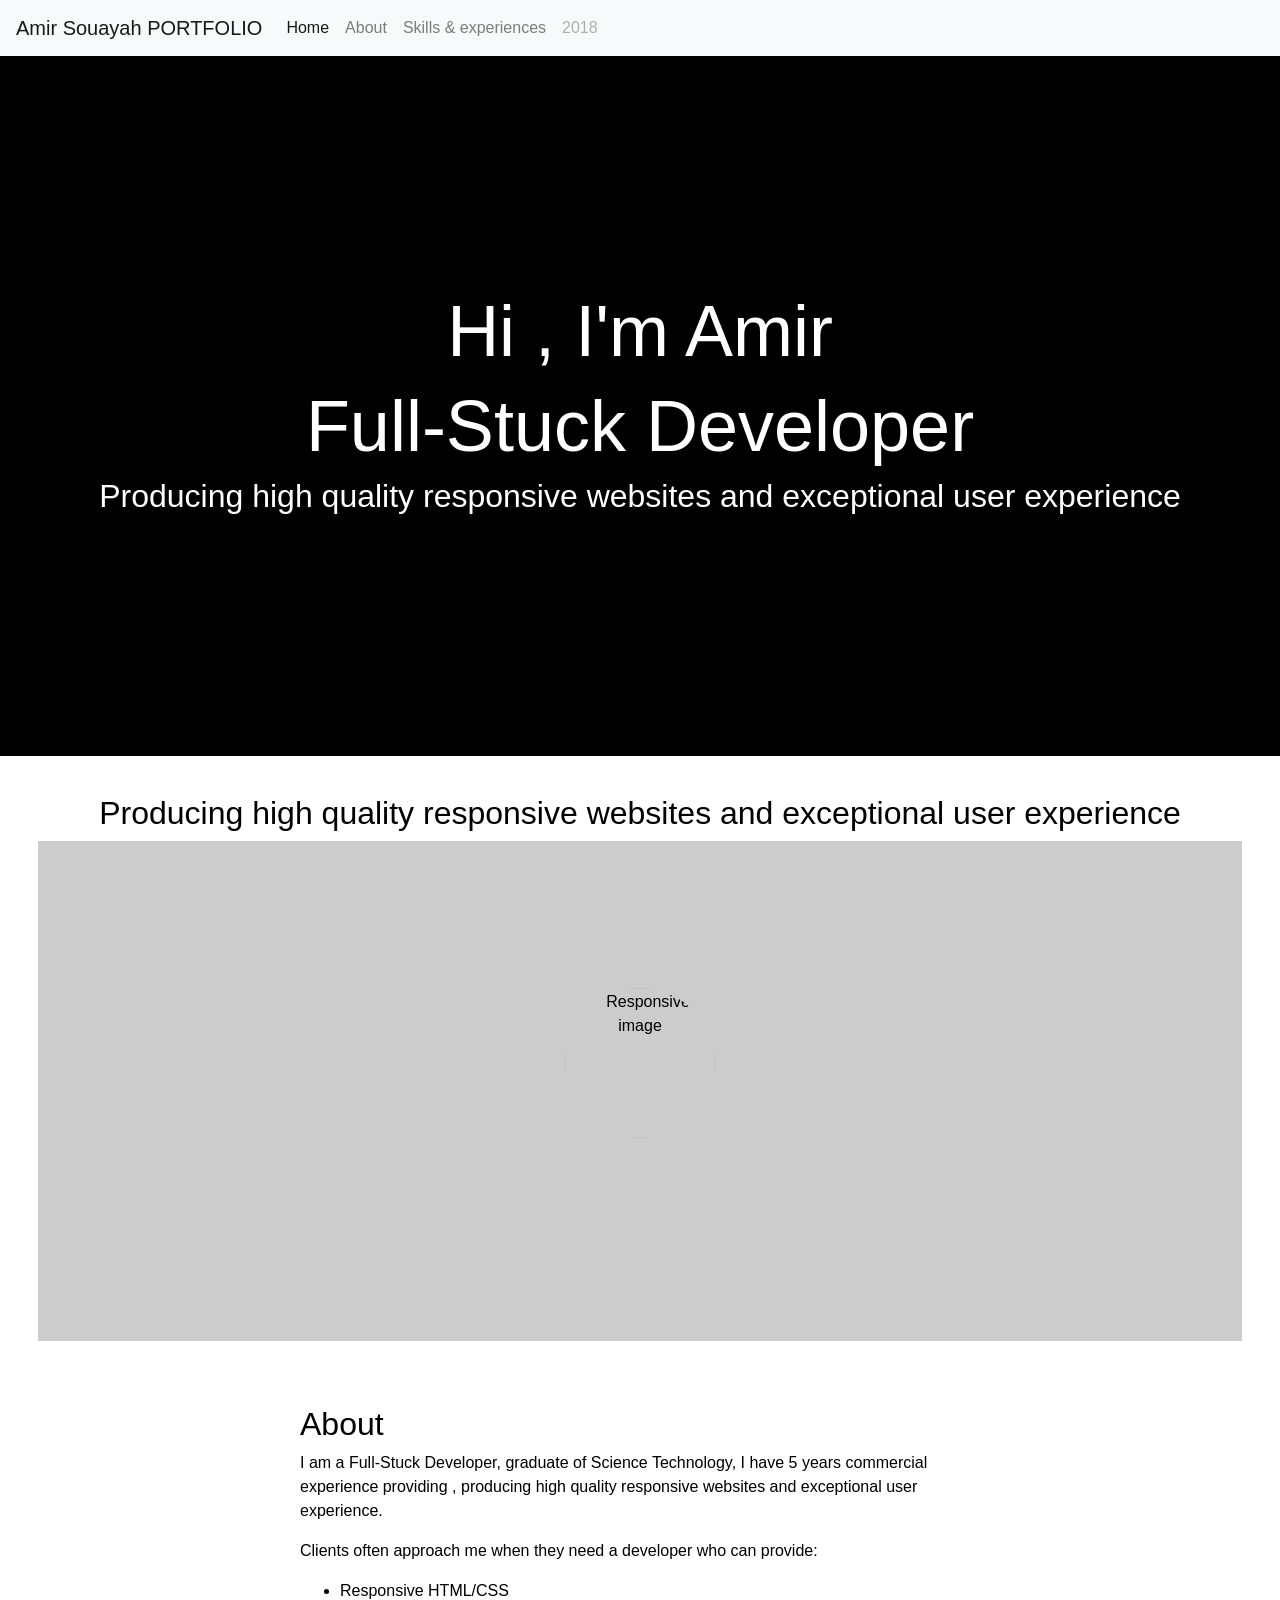
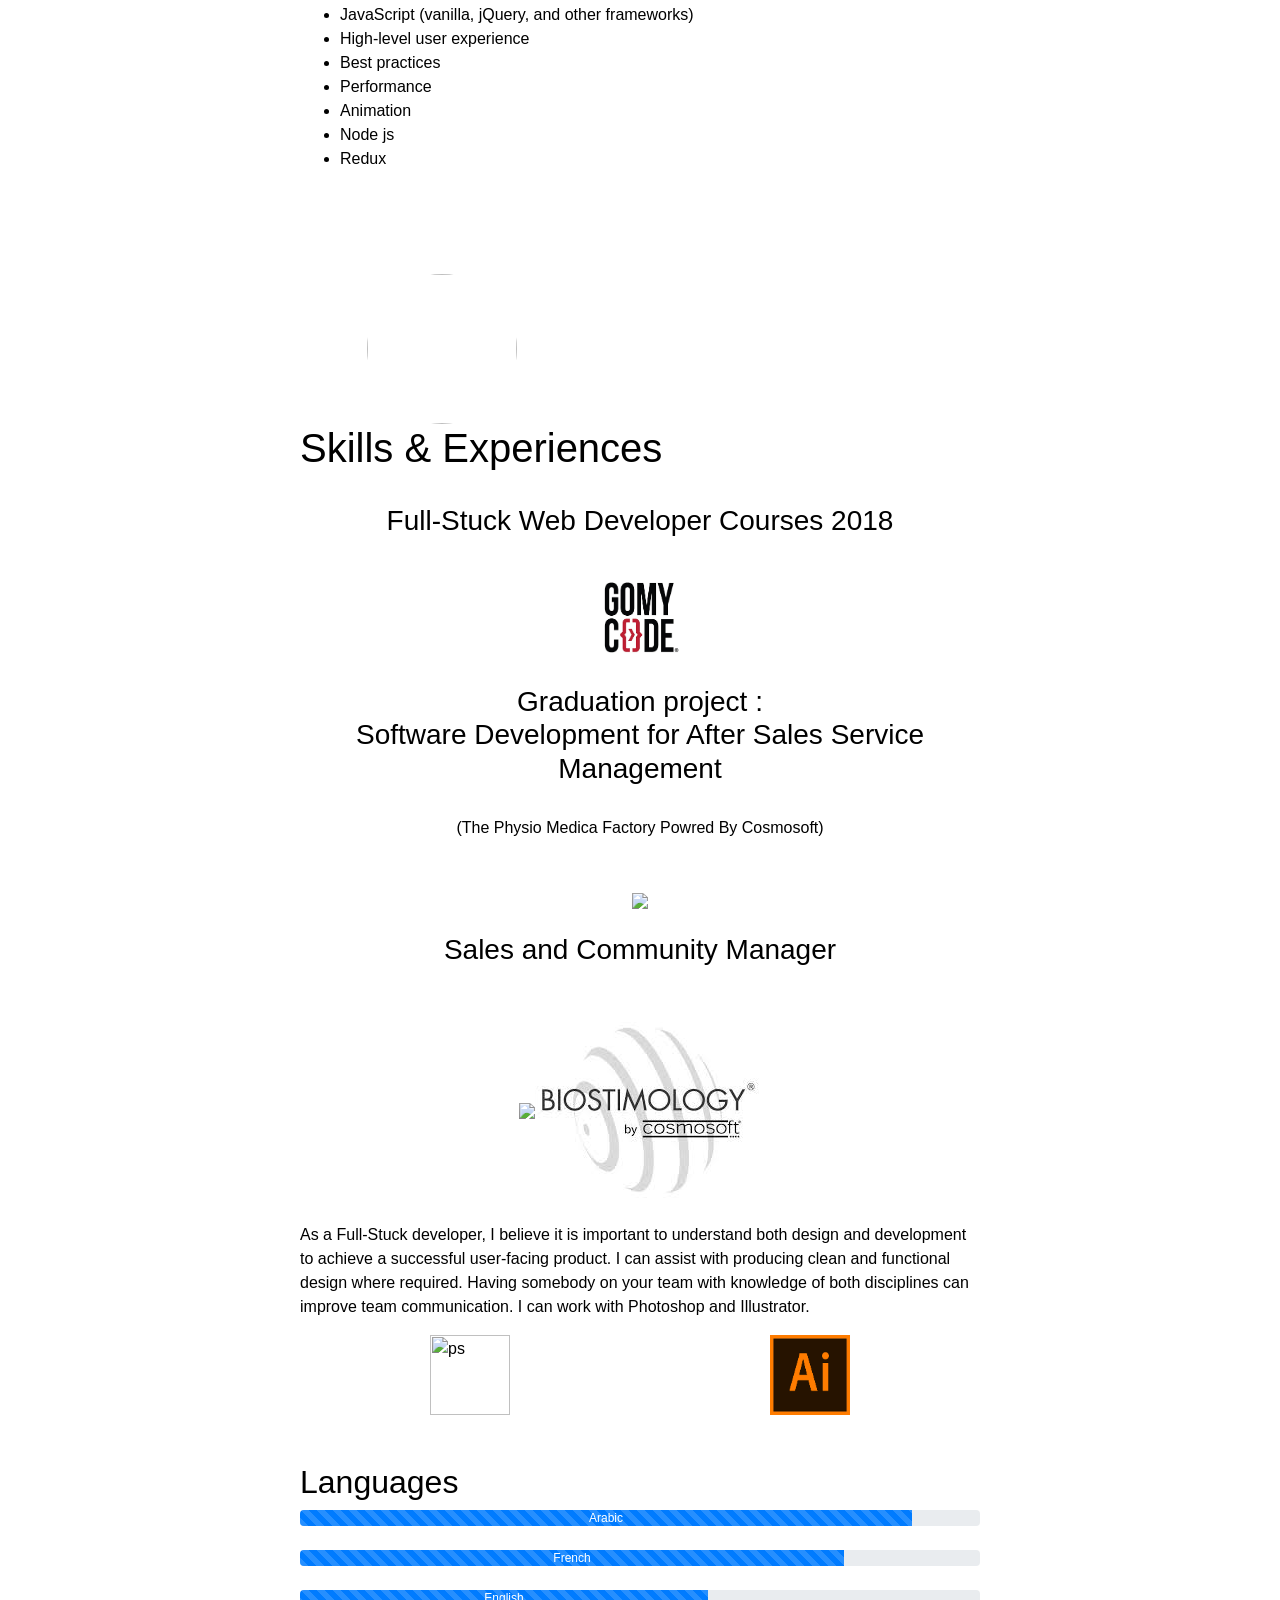
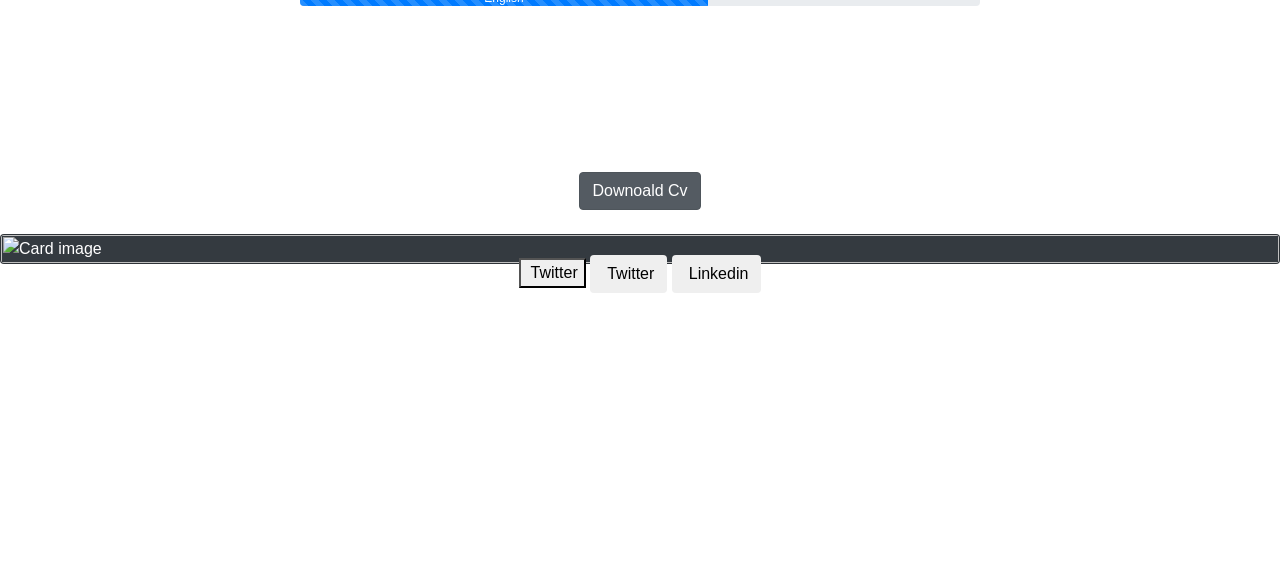
==== index.html @ 044d7ce3 "first commit" ====
<!DOCTYPE <!DOCTYPE html>
<html>
<head>
    <meta charset="utf-8" />
    <meta http-equiv="X-UA-Compatible" content="IE=edge">
    <title>PORTFOLIO</title>
    <meta name="viewport" content="width=device-width, initial-scale=1">

    <link rel="stylesheet" href="https://maxcdn.bootstrapcdn.com/bootstrap/4.0.0/css/bootstrap.min.css" integrity="sha384-Gn5384xqQ1aoWXA+058RXPxPg6fy4IWvTNh0E263XmFcJlSAwiGgFAW/dAiS6JXm" crossorigin="anonymous">
    <script src="https://code.jquery.com/jquery-3.2.1.slim.min.js" integrity="sha384-KJ3o2DKtIkvYIK3UENzmM7KCkRr/rE9/Qpg6aAZGJwFDMVNA/GpGFF93hXpG5KkN" crossorigin="anonymous"></script>
    <script src="https://cdnjs.cloudflare.com/ajax/libs/popper.js/1.12.9/umd/popper.min.js" integrity="sha384-ApNbgh9B+Y1QKtv3Rn7W3mgPxhU9K/ScQsAP7hUibX39j7fakFPskvXusvfa0b4Q" crossorigin="anonymous"></script>
    <script src="https://maxcdn.bootstrapcdn.com/bootstrap/4.0.0/js/bootstrap.min.js" integrity="sha384-JZR6Spejh4U02d8jOt6vLEHfe/JQGiRRSQQxSfFWpi1MquVdAyjUar5+76PVCmYl" crossorigin="anonymous"></script>

    <link rel="stylesheet" href="css/style.css"/>
    
</head>
<body>
    <!-- <header> -->
        <nav class="navbar navbar-expand-lg navbar-light bg-light">
            <a class="navbar-brand" href="#">Amir Souayah PORTFOLIO</a>
            <button class="navbar-toggler" type="button" data-toggle="collapse" data-target="#navbarNavAltMarkup" aria-controls="navbarNavAltMarkup" aria-expanded="false" aria-label="Toggle navigation">
              <span class="navbar-toggler-icon"></span>
            </button>
            <div class="collapse navbar-collapse" id="navbarNavAltMarkup">
              <div class="navbar-nav">
                <a class="nav-item nav-link active" href="#">Home <span class="sr-only">(current)</span></a>
                <a class="nav-item nav-link" href="#about">About</a>
                <a class="nav-item nav-link" href="#skills">Skills & experiences</a>
                <a class="nav-item nav-link disabled" href="#">2018</a>
              </div>
            </div></nav>
        <!-- </header> -->
      
            <header>
                    <div class="overlay"></div>
                    <video playsinline="playsinline" autoplay="autoplay" muted="muted" loop="loop">
                      <source src="C:\Users\HP\Desktop\GoMyCode\portfolio\web-design-video-background.mp4" type="video/mp4">
                    </video>
                    <div class="container h-100">
                      <div class="d-flex text-center h-100">
                        <div class="my-auto w-100 text-white">
                          <h1 class="display-3">Hi , I'm Amir </h1>
                          <h1 class="display-3">Full-Stuck Developer</h1>
                          <h2>Producing high quality responsive websites and exceptional user experience</h2>
                        </div>
                      </div>
                    </div>
            </header>    
      <main>              
            <div class="white">       
                <div class="intro ">
                <div class="text-intro">
                    <center><h2>Producing high quality responsive websites and exceptional user experience</h2></center>
                    <div class="hero-image">
                            <div class="title-about text-intro"><center>
                                <br><img src="https://media.licdn.com/dms/image/C5603AQG3E_4UxhDufw/profile-displayphoto-shrink_200_200/0?e=1545264000&v=beta&t=eKwrJYDneiojFDYa98-qAqy4g-Ut_lutLiNsrk2byuU" class="img-responsive" alt="Responsive image">
                            </center></div>
                     
                       
                    </div>
                    <div class="content">
                        <div id="about">
                        <h2 >About</h2>    
                        <p>I am a Full-Stuck Developer, graduate of Science Technology,
                             I have 5 years commercial experience providing ,
                              producing high quality responsive websites and exceptional user experience.</p>
                              
                              <div class="clear"></div>
                              <p>Clients often approach me when they need a developer who can provide:</p>
                              <ul>
                                  <li>Responsive HTML/CSS</li>
                                  <li>JavaScript (vanilla, jQuery, and other frameworks)</li>
                                  <li>High-level user experience</li>
                                  <li>Best practices</li>
                                  <li>Performance</li>
                                  <li>Animation</li>
                                  <li>Node js</li>
                                  <li>Redux</li>
                              </ul>
                        </div> 
                                <div class="cont2 white">
                                    <div class="col-md-5 col-md-push-7 col-sm-5 col-sm-push-7 col-xs-12">
                                    <center><img src="http://sitecodesign.ir/wp-content/uploads/2018/05/%D8%B7%D8%B1%D8%A7%D8%AD%DB%8C-%D9%88%D8%A8-%D8%B3%D8%A7%DB%8C%D8%AA-%D8%A7%DB%8C%D8%B1%D8%A7%D9%86.png" alt="" class="img-responsive lazyloading" data-was-processed="true"></center>
                                    </div>
                                </div>
                                <div class="skills">        
                                    <h1 id="skills">Skills & Experiences</h1>
                                    
                                    <div class="logos">         
                                        
                                           <div class="logo"><br><h3>Full-Stuck Web Developer Courses 2018</h3><br><center><img src="[data-uri]" width="80" height="91"></center>
                                           </div>
                                                   
                                           <div class="logo"><br><center><h3>Graduation project : 
                                               <br>Software Development for After Sales Service Management</h3>
                                           <br><h6>(The Physio Medica Factory Powred By Cosmosoft)</h6><br><br><img src="https://store.cosmosoft.biz/skin/frontend/cosmoweb/default/images/logo.png"></center></div>
                                           <div class="logo"><br><h3>Sales and Community Manager </h3><br>
                                                <center><img src="https://wino.tn/wp-content/uploads/2015/11/Logo-Be-Slim-200x175.jpg"><img src="[data-uri]"></center>
                                                </div>
                                                
                                                   
                                                                  <p>As a Full-Stuck developer, I believe it is important to understand both design and development to achieve a successful 
                                                                        user-facing product. I can assist with producing clean and functional design where required. Having somebody on your team with knowledge of both disciplines can improve team communication. 
                                                                        I can work with Photoshop and Illustrator.</p> 
                                                                        <div class="log">
                                                                            <img src="https://upload.wikimedia.org/wikipedia/commons/thumb/a/af/Adobe_Photoshop_CC_icon.svg/1051px-Adobe_Photoshop_CC_icon.svg.png" alt="ps" width="80" height="80" class="alignnone size-full wp-image-3260">
                                                                        </div>
                                                                        <div class="log">
                                                                            <img src="[data-uri]" alt="Illustrator" width="80" height="80" class="alignnone size-full wp-image-3260">
                                                                        </div> 
                                    </div>  
                                </div> 
                                <br><br>
                                <h2>Languages</h2>
                                <div class="progress">
                                        <div class="progress-bar progress-bar-success progress-bar-striped" role="progressbar"
                                        aria-valuenow="90" aria-valuemin="0" aria-valuemax="100" style="width:90%">
                                          Arabic
                                        </div>
                                      </div><br>

                                      <div class="progress">
                                            <div class="progress-bar progress-bar-success progress-bar-striped" role="progressbar"
                                            aria-valuenow="60" aria-valuemin="0" aria-valuemax="100" style="width:80%">
                                              French
                                            </div>
                                          </div><br>
                                          <div class="progress">
                                                <div class="progress-bar progress-bar-success progress-bar-striped" role="progressbar"
                                                aria-valuenow="60" aria-valuemin="0" aria-valuemax="100" style="width:60%">
                                                  English
                                                </div>
                                              </div>     

                    </div>
                </div>   
            </div>
               
                             

                        
            </div>
                        
                    
            </div> 
                    
                
            
    </main> 
    <footer>
            <center><div class="btn-group-toggle" data-toggle="buttons">
                    <label class="btn btn-secondary active">
                      <input type="checkbox" checked autocomplete="off"> Downoald Cv
                    </label>
                  </div> </center><br>
            <div class="card bg-dark text-white">
                    <img class="card-img" src="https://images.pexels.com/photos/884454/pexels-photo-884454.jpeg?auto=compress&cs=tinysrgb&dpr=2&h=650&w=940" alt="Card image">
                    <div class="card-img-overlay">
                            <center>
                            <button type="button" class="btn-facebook btn-tw"><i class="fa fa-twitter pr-1"></i> Twitter</button>    
                            <button type="button" class="btn btn-tw"><i class="fa fa-twitter pr-1"></i> Twitter</button>
                            <button type="button" class="btn btn-li"><i class="fa fa-linkedin pr-1"></i> Linkedin</button>
                            <a href="#" class="fa fa-facebook"></a>
                            </center>
                    </div>
                            
                  </div>
                       
    
    </footer>   
</body>

</html>
---- css/style.css ----
/* .black{
    height: 600px;
    background-color: black;

} */
.card-img{
    opacity:1;
}
.white{
    
    background-color: white;
    color: black;
}
.img-responsive{
    /* opacity: 0.7; */
    border-radius: 100px;
}
body{
    color:white;
    background: white;

}
.cont2{
    display: flex;
    flex-wrap: wrap;
    flex-direction: row;
    align-items: center;
    width: 100%;
}
.logos{
    display: flex;
    flex-wrap: wrap;
    flex-direction: row;
    justify-content: space-around;
    width: 100%;
}
.logo{
    display: block;
}

.about{
    background-image: url("https://images.pexels.com/photos/574069/pexels-photo-574069.jpeg?auto=compress&cs=tinysrgb&dpr=2&h=650&w=940"); /* The image used */
    background-color: #a73ffcbe; /* Used if the image is unavailable */
    height: 500px; /* You must set a specified height */
    background-position: center; /* Center the image */
    background-repeat: no-repeat; /* Do not repeat the image */
    background-size: cover; /* Resize the background image to cover the entire container */
    width: 100%;
    
}
.hero-image {
    background-image: url("https://images.pexels.com/photos/205316/pexels-photo-205316.png?auto=compress&cs=tinysrgb&dpr=2&h=650&w=940"); /* The image used */
    background-color: #cccccc; /* Used if the image is unavailable */
    height: 500px; /* You must set a specified height */
    background-position: center; /* Center the image */
    background-repeat: no-repeat; /* Do not repeat the image */
    background-size: cover; /* Resize the background image to cover the entire container */
    opacity:1;
}

 /* .intro {
    position: relative;
    box-sizing: border-box;
    width: 100%;
    padding: 40px 20px 30px 20px;
    background: #2098D1;
    color: white;
    text-align: center;
    height: 600px;
}  */

header {
    position: relative;
    background-color: black;
    height: 75vh;
    min-height: 25rem;
    width: 100%;
    overflow: hidden;
    height: 700px;
  }
  
  header video {
    position: absolute;
    top: 50%;
    left: 50%;
    min-width: 100%;
    min-height: 100%;
    width: auto;
    height: auto;
    z-index: 0;
    -ms-transform: translateX(-50%) translateY(-50%);
    -moz-transform: translateX(-50%) translateY(-50%);
    -webkit-transform: translateX(-50%) translateY(-50%);
    transform: translateX(-50%) translateY(-50%);
  }
  header .container {
    position: relative;
    z-index: 2;
  }
  
  header .overlay {
    position: absolute;
    top: 0;
    left: 0;
    height: 100%;
    width: 100%;
    background-color: black;
    opacity: 0.5;
    z-index: 1;
  }
footer{
    height: 400px;
    overflow: hidden;
}
  
.content {
    box-sizing: border-box;
    width: 100%;
    margin-top: 4em;
    margin-left: auto;
    margin-right: auto;
    padding-left: 1.25em;
    padding-right: 1.25em;
    padding-bottom: 8em;
    max-width: 720px;} 
/* .container-fluid{
    height: 2000px;
} */
.carousel{
    height: 50%;
}
.text-intro{
    padding: 3%;
}
.contact{
    color: black;
    background-color: #cccccc;
}

@media (pointer: coarse) and (hover: none) {
    header {
      background: url('https://source.unsplash.com/XT5OInaElMw/1600x900') black no-repeat center center scroll;
    }
    header video {
      display: none;
    }
  }
  @media (max-width: 1300px){
    .img-responsive{
        margin-top: 87px;
        height: 150px;
    } }
    @media (max-width: 1000px){
        .img-responsive{
            height: 100px;
            margin-top: 100px;
        
        } }
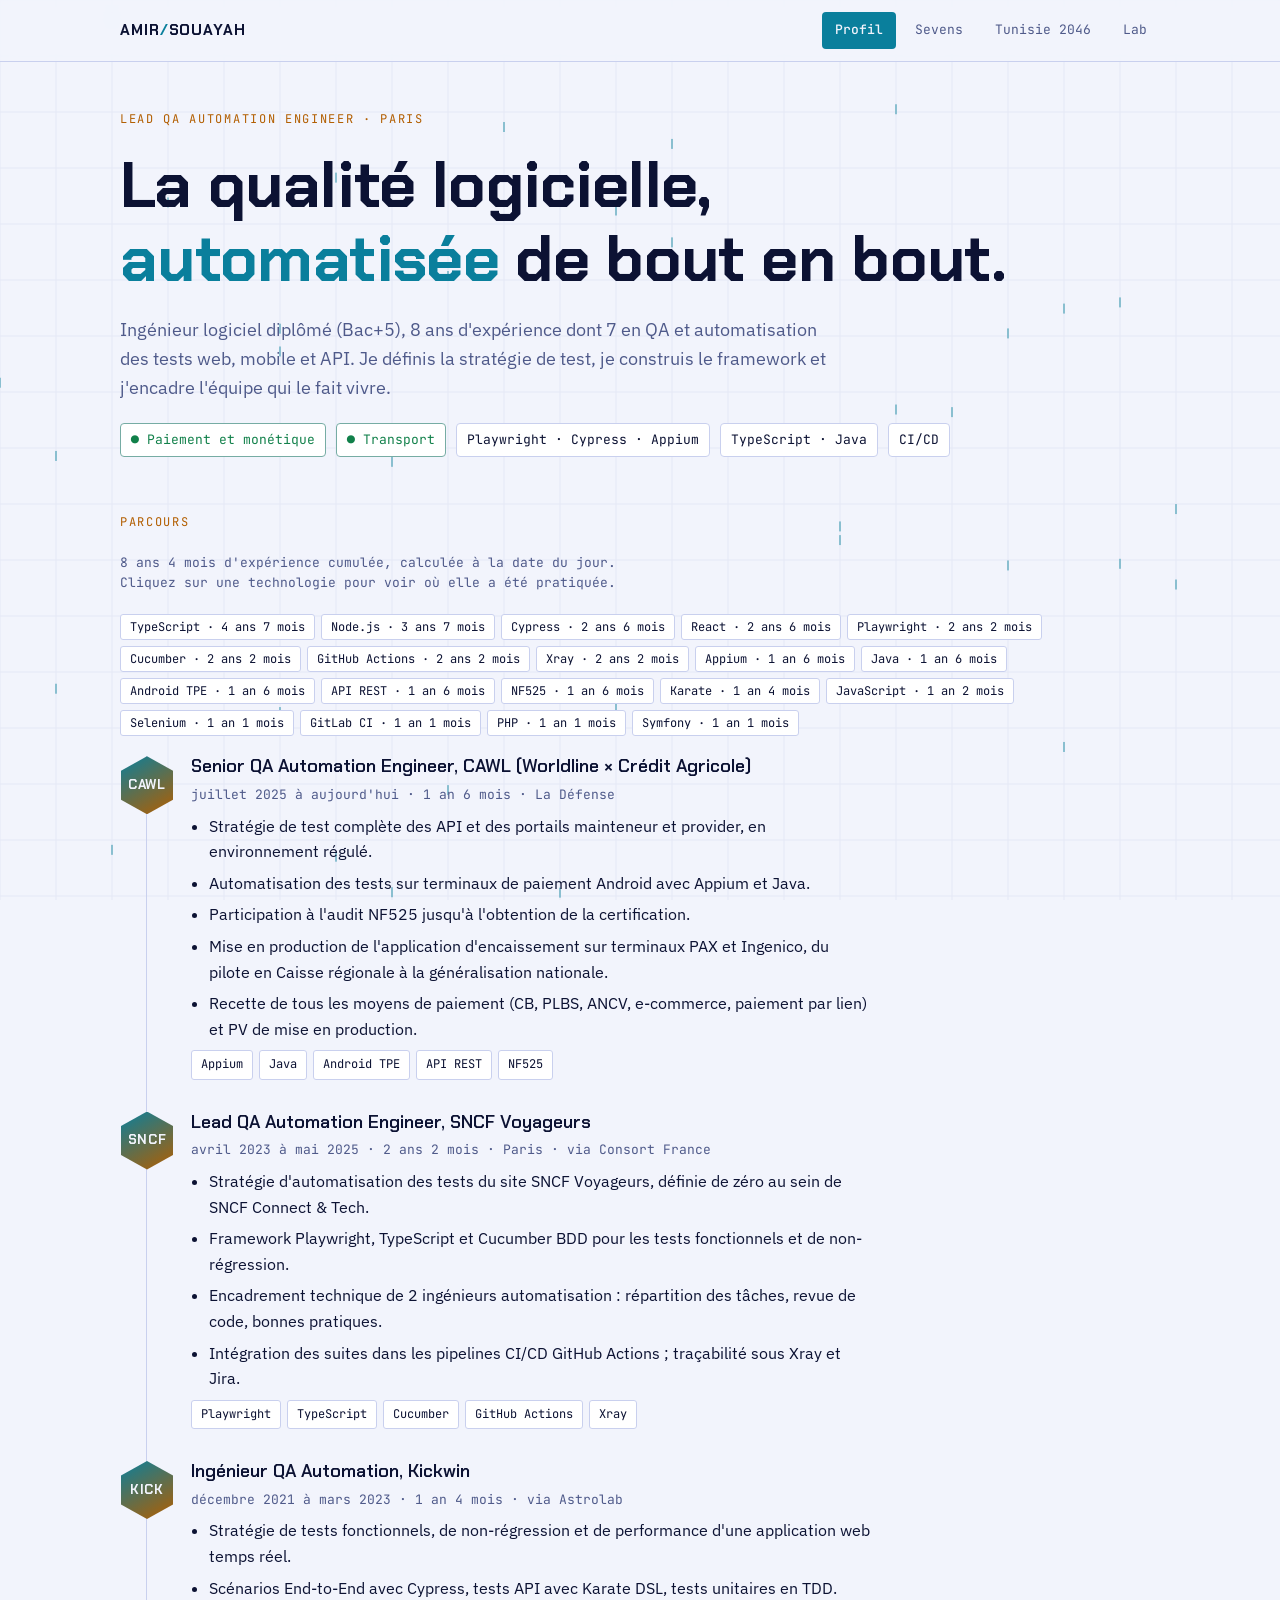
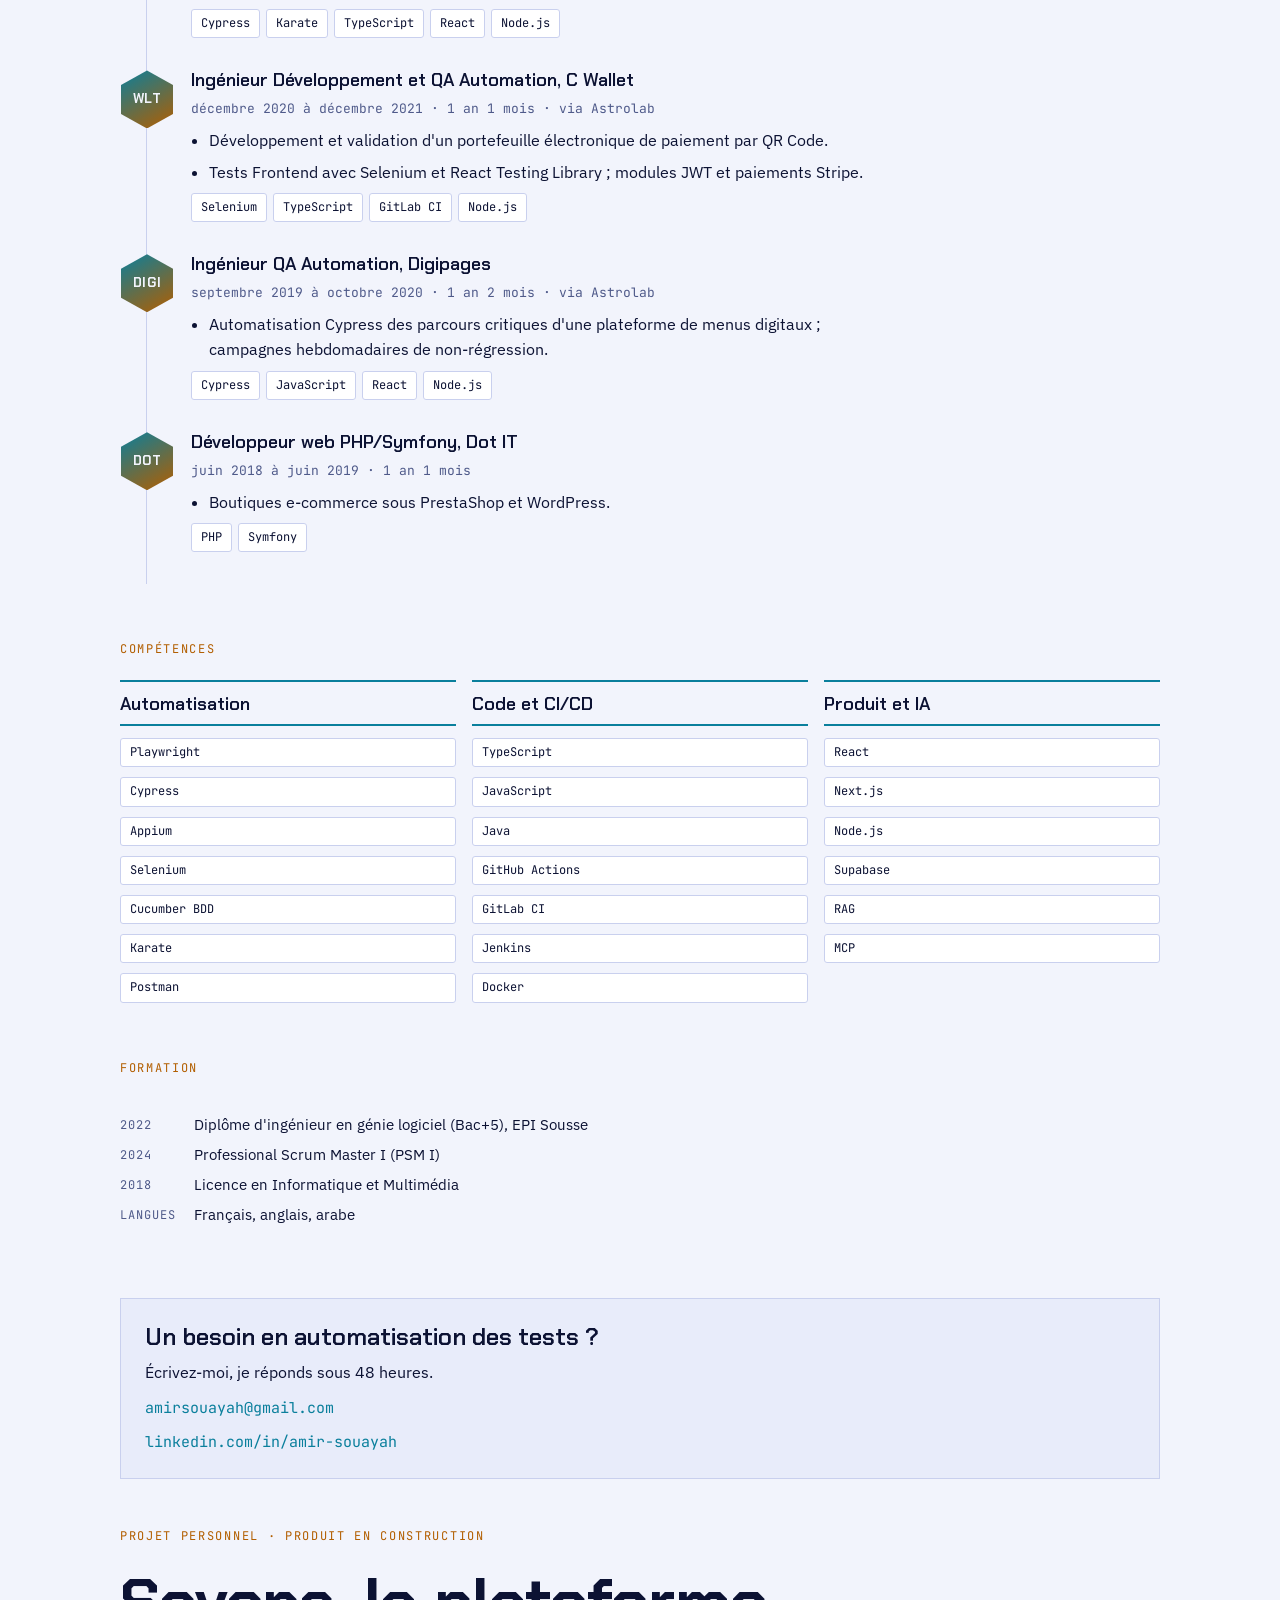
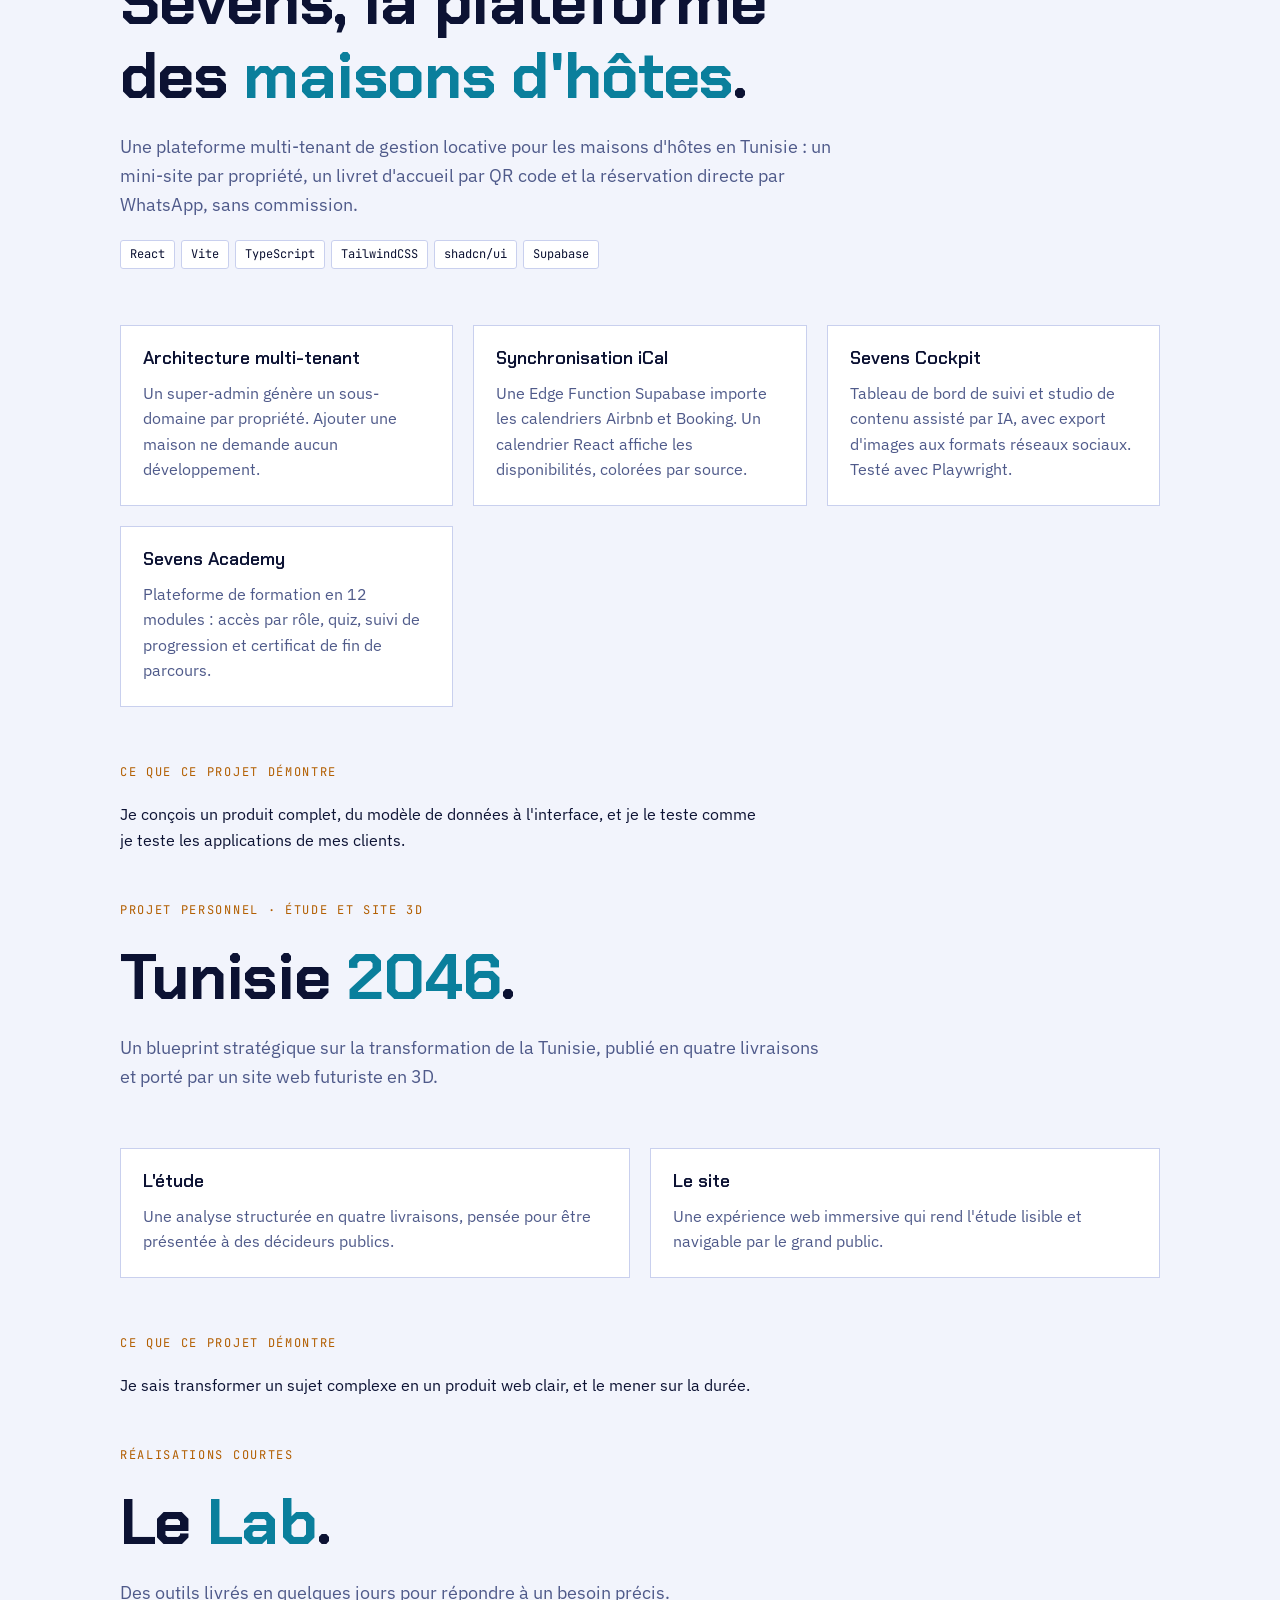
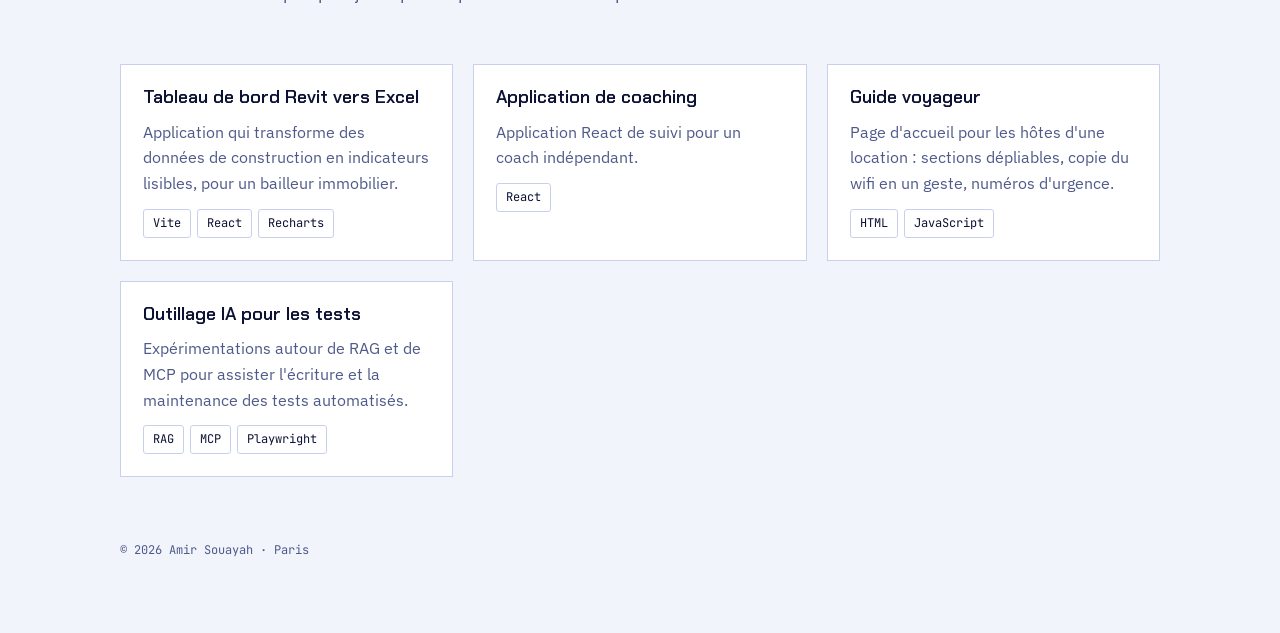
==== commit cadc70b5: "Refonte du portfolio : CV dynamique et onglets projets Remplace le site de 2018 par une page unique " ====
--- a/index.html
+++ b/index.html
@@ -1,173 +1,269 @@
-<!DOCTYPE <!DOCTYPE html>
-<html>
+<!doctype html>
+<html lang="fr">
 <head>
-    <meta charset="utf-8" />
-    <meta http-equiv="X-UA-Compatible" content="IE=edge">
-    <title>PORTFOLIO</title>
-    <meta name="viewport" content="width=device-width, initial-scale=1">
-
-    <link rel="stylesheet" href="https://maxcdn.bootstrapcdn.com/bootstrap/4.0.0/css/bootstrap.min.css" integrity="sha384-Gn5384xqQ1aoWXA+058RXPxPg6fy4IWvTNh0E263XmFcJlSAwiGgFAW/dAiS6JXm" crossorigin="anonymous">
-    <script src="https://code.jquery.com/jquery-3.2.1.slim.min.js" integrity="sha384-KJ3o2DKtIkvYIK3UENzmM7KCkRr/rE9/Qpg6aAZGJwFDMVNA/GpGFF93hXpG5KkN" crossorigin="anonymous"></script>
-    <script src="https://cdnjs.cloudflare.com/ajax/libs/popper.js/1.12.9/umd/popper.min.js" integrity="sha384-ApNbgh9B+Y1QKtv3Rn7W3mgPxhU9K/ScQsAP7hUibX39j7fakFPskvXusvfa0b4Q" crossorigin="anonymous"></script>
-    <script src="https://maxcdn.bootstrapcdn.com/bootstrap/4.0.0/js/bootstrap.min.js" integrity="sha384-JZR6Spejh4U02d8jOt6vLEHfe/JQGiRRSQQxSfFWpi1MquVdAyjUar5+76PVCmYl" crossorigin="anonymous"></script>
-
-    <link rel="stylesheet" href="css/style.css"/>
-    
+<meta charset="utf-8">
+<meta name="viewport" content="width=device-width, initial-scale=1, viewport-fit=cover">
+<meta name="description" content="Amir Souayah, Lead QA Automation Engineer à Paris : parcours, compétences et projets.">
+<title>Amir Souayah Portfolio</title>
+<link rel="stylesheet" href="https://fonts.googleapis.com/css2?family=Chakra+Petch:wght@500;600;700&family=IBM+Plex+Sans:wght@400;500;600&family=JetBrains+Mono:wght@400;500&display=swap">
+<style>
+/* Layout: a test-run console. Sticky tab bar, CV as a pipeline timeline on the left rail, projects as "suites" in their own tabs. */
+:root{
+  color-scheme:dark;
+  --bg:#070b1a; --panel:#0e1530; --panel2:#141d40; --line:#26315f;
+  --fg:#e8ecff; --muted:#97a2d1; --accent:#5ee6ff; --accent2:#ffb347; --pass:#6df0a8;
+  --display:"Chakra Petch","Trebuchet MS",sans-serif;
+  --body:"IBM Plex Sans","Segoe UI",system-ui,sans-serif;
+  --mono:"JetBrains Mono",ui-monospace,Menlo,monospace;
+}
+@media (prefers-color-scheme: light){ :root:not([data-theme="dark"]){
+  color-scheme:light;
+  --bg:#f2f4fc; --panel:#ffffff; --panel2:#e8ecfa; --line:#c9d0ee;
+  --fg:#0c1233; --muted:#4f5a8a; --accent:#0a7f9c; --accent2:#b25e00; --pass:#11804a;
+}}
+:root[data-theme="light"]{
+  color-scheme:light;
+  --bg:#f2f4fc; --panel:#ffffff; --panel2:#e8ecfa; --line:#c9d0ee;
+  --fg:#0c1233; --muted:#4f5a8a; --accent:#0a7f9c; --accent2:#b25e00; --pass:#11804a;
+}
+*{box-sizing:border-box}
+body{background:var(--bg);color:var(--fg);font-family:var(--body);font-size:16px;line-height:1.6;margin:0}
+canvas#grid{position:fixed;inset:0;width:100%;height:100%;z-index:0;pointer-events:none;opacity:.55}
+.wrap{position:relative;z-index:1;max-width:1080px;margin:0 auto;padding-inline:20px;padding-block:0 72px}
+header.bar{position:sticky;top:env(safe-area-inset-top,0px);z-index:5;background:color-mix(in srgb,var(--bg) 88%,transparent);backdrop-filter:blur(8px);border-bottom:1px solid var(--line)}
+.bar-in{max-width:1080px;margin:0 auto;padding:12px 20px;display:flex;flex-wrap:wrap;gap:12px 24px;align-items:center;justify-content:space-between}
+.brand{font-family:var(--display);font-weight:700;letter-spacing:.06em;font-size:15px}
+.brand span{color:var(--accent)}
+nav{display:flex;flex-wrap:wrap;gap:6px}
+nav a{font-family:var(--mono);font-size:13px;color:var(--muted);text-decoration:none;padding:7px 12px;border:1px solid transparent;border-radius:4px}
+nav a:hover{color:var(--fg);border-color:var(--line)}
+nav a[aria-current="page"]{color:var(--bg);background:var(--accent);font-weight:500}
+a:focus-visible{outline:2px solid var(--accent2);outline-offset:2px}
+section.tab{display:flex;flex-direction:column;gap:56px;padding-top:48px}
+h1,h2,h3{font-family:var(--display);text-wrap:balance;margin:0;line-height:1.15}
+h1{font-size:clamp(34px,6.5vw,64px);font-weight:700;letter-spacing:-.01em}
+h1 em{font-style:normal;color:var(--accent)}
+h2{font-size:24px;font-weight:600}
+h3{font-size:18px;font-weight:600}
+p{margin:0;max-width:65ch}
+.eyebrow{font-family:var(--mono);font-size:12px;letter-spacing:.14em;text-transform:uppercase;color:var(--accent2)}
+.hero{display:flex;flex-direction:column;gap:20px}
+.lede{font-size:18px;color:var(--muted)}
+.status{display:flex;flex-wrap:wrap;gap:10px;font-family:var(--mono);font-size:13px}
+.status span{border:1px solid var(--line);background:var(--panel);padding:6px 10px;border-radius:4px}
+.status .ok{color:var(--pass);border-color:color-mix(in srgb,var(--pass) 45%,var(--line))}
+.block{display:flex;flex-direction:column;gap:20px}
+/* sigils: invented monogram marks, not company logos */
+.sigil{flex:none;width:52px;height:58px;display:grid;place-items:center;font-family:var(--display);font-weight:700;font-size:13px;letter-spacing:.04em;color:var(--bg);background:linear-gradient(150deg,var(--accent),var(--accent2));clip-path:polygon(50% 0,100% 25%,100% 75%,50% 100%,0 75%,0 25%)}
+.run{display:flex;flex-direction:column;gap:0;border-left:1px solid var(--line);margin-left:26px}
+.job{display:flex;gap:18px;padding:0 0 32px 0;margin-left:-26px}
+.job-body{min-width:0;display:flex;flex-direction:column;gap:8px}
+.meta{font-family:var(--mono);font-size:13px;color:var(--muted)}
+.job ul{margin:0;padding-left:18px;display:flex;flex-direction:column;gap:6px;max-width:68ch}
+.chips{display:flex;flex-wrap:wrap;gap:6px}
+.chip{font-family:var(--mono);font-size:12px;padding:4px 9px;border:1px solid var(--line);border-radius:3px;color:var(--fg);background:var(--panel)}
+button.chip{cursor:pointer;font-family:var(--mono)}
+button.chip:hover{border-color:var(--accent)}
+button.chip[aria-pressed="true"]{background:var(--accent);color:var(--bg);border-color:var(--accent)}
+button.chip:focus-visible{outline:2px solid var(--accent2);outline-offset:2px}
+.job[data-off]{opacity:.28}
+.stack{display:grid;grid-template-columns:repeat(auto-fit,minmax(240px,1fr));gap:16px}
+.stack div{border-top:2px solid var(--accent);padding-top:12px;display:flex;flex-direction:column;gap:10px}
+.cols{display:grid;grid-template-columns:repeat(auto-fit,minmax(260px,1fr));gap:20px}
+.card{background:var(--panel);border:1px solid var(--line);padding:22px;display:flex;flex-direction:column;gap:12px;min-width:0}
+.card p{color:var(--muted)}
+.kv{display:grid;grid-template-columns:max-content 1fr;gap:6px 18px;font-size:15px}
+.kv dt{font-family:var(--mono);font-size:12px;color:var(--muted);text-transform:uppercase;letter-spacing:.08em;padding-top:3px}
+.kv dd{margin:0}
+.contact{background:var(--panel2);border:1px solid var(--line);padding:24px;display:flex;flex-direction:column;gap:10px}
+.contact code{font-family:var(--mono);font-size:15px;user-select:all;color:var(--accent)}
+footer{margin-top:64px;font-family:var(--mono);font-size:12px;color:var(--muted)}
+@media (max-width:520px){.job{gap:12px}.sigil{width:42px;height:48px;font-size:11px}.run{margin-left:21px}.job{margin-left:-21px}}
+</style>
+
 </head>
 <body>
-    <!-- <header> -->
-        <nav class="navbar navbar-expand-lg navbar-light bg-light">
-            <a class="navbar-brand" href="#">Amir Souayah PORTFOLIO</a>
-            <button class="navbar-toggler" type="button" data-toggle="collapse" data-target="#navbarNavAltMarkup" aria-controls="navbarNavAltMarkup" aria-expanded="false" aria-label="Toggle navigation">
-              <span class="navbar-toggler-icon"></span>
-            </button>
-            <div class="collapse navbar-collapse" id="navbarNavAltMarkup">
-              <div class="navbar-nav">
-                <a class="nav-item nav-link active" href="#">Home <span class="sr-only">(current)</span></a>
-                <a class="nav-item nav-link" href="#about">About</a>
-                <a class="nav-item nav-link" href="#skills">Skills & experiences</a>
-                <a class="nav-item nav-link disabled" href="#">2018</a>
-              </div>
-            </div></nav>
-        <!-- </header> -->
-      
-            <header>
-                    <div class="overlay"></div>
-                    <video playsinline="playsinline" autoplay="autoplay" muted="muted" loop="loop">
-                      <source src="C:\Users\HP\Desktop\GoMyCode\portfolio\web-design-video-background.mp4" type="video/mp4">
-                    </video>
-                    <div class="container h-100">
-                      <div class="d-flex text-center h-100">
-                        <div class="my-auto w-100 text-white">
-                          <h1 class="display-3">Hi , I'm Amir </h1>
-                          <h1 class="display-3">Full-Stuck Developer</h1>
-                          <h2>Producing high quality responsive websites and exceptional user experience</h2>
-                        </div>
-                      </div>
-                    </div>
-            </header>    
-      <main>              
-            <div class="white">       
-                <div class="intro ">
-                <div class="text-intro">
-                    <center><h2>Producing high quality responsive websites and exceptional user experience</h2></center>
-                    <div class="hero-image">
-                            <div class="title-about text-intro"><center>
-                                <br><img src="https://media.licdn.com/dms/image/C5603AQG3E_4UxhDufw/profile-displayphoto-shrink_200_200/0?e=1545264000&v=beta&t=eKwrJYDneiojFDYa98-qAqy4g-Ut_lutLiNsrk2byuU" class="img-responsive" alt="Responsive image">
-                            </center></div>
-                     
-                       
-                    </div>
-                    <div class="content">
-                        <div id="about">
-                        <h2 >About</h2>    
-                        <p>I am a Full-Stuck Developer, graduate of Science Technology,
-                             I have 5 years commercial experience providing ,
-                              producing high quality responsive websites and exceptional user experience.</p>
-                              
-                              <div class="clear"></div>
-                              <p>Clients often approach me when they need a developer who can provide:</p>
-                              <ul>
-                                  <li>Responsive HTML/CSS</li>
-                                  <li>JavaScript (vanilla, jQuery, and other frameworks)</li>
-                                  <li>High-level user experience</li>
-                                  <li>Best practices</li>
-                                  <li>Performance</li>
-                                  <li>Animation</li>
-                                  <li>Node js</li>
-                                  <li>Redux</li>
-                              </ul>
-                        </div> 
-                                <div class="cont2 white">
-                                    <div class="col-md-5 col-md-push-7 col-sm-5 col-sm-push-7 col-xs-12">
-                                    <center><img src="http://sitecodesign.ir/wp-content/uploads/2018/05/%D8%B7%D8%B1%D8%A7%D8%AD%DB%8C-%D9%88%D8%A8-%D8%B3%D8%A7%DB%8C%D8%AA-%D8%A7%DB%8C%D8%B1%D8%A7%D9%86.png" alt="" class="img-responsive lazyloading" data-was-processed="true"></center>
-                                    </div>
-                                </div>
-                                <div class="skills">        
-                                    <h1 id="skills">Skills & Experiences</h1>
-                                    
-                                    <div class="logos">         
-                                        
-                                           <div class="logo"><br><h3>Full-Stuck Web Developer Courses 2018</h3><br><center><img src="[data-uri]" width="80" height="91"></center>
-                                           </div>
-                                                   
-                                           <div class="logo"><br><center><h3>Graduation project : 
-                                               <br>Software Development for After Sales Service Management</h3>
-                                           <br><h6>(The Physio Medica Factory Powred By Cosmosoft)</h6><br><br><img src="https://store.cosmosoft.biz/skin/frontend/cosmoweb/default/images/logo.png"></center></div>
-                                           <div class="logo"><br><h3>Sales and Community Manager </h3><br>
-                                                <center><img src="https://wino.tn/wp-content/uploads/2015/11/Logo-Be-Slim-200x175.jpg"><img src="[data-uri]"></center>
-                                                </div>
-                                                
-                                                   
-                                                                  <p>As a Full-Stuck developer, I believe it is important to understand both design and development to achieve a successful 
-                                                                        user-facing product. I can assist with producing clean and functional design where required. Having somebody on your team with knowledge of both disciplines can improve team communication. 
-                                                                        I can work with Photoshop and Illustrator.</p> 
-                                                                        <div class="log">
-                                                                            <img src="https://upload.wikimedia.org/wikipedia/commons/thumb/a/af/Adobe_Photoshop_CC_icon.svg/1051px-Adobe_Photoshop_CC_icon.svg.png" alt="ps" width="80" height="80" class="alignnone size-full wp-image-3260">
-                                                                        </div>
-                                                                        <div class="log">
-                                                                            <img src="[data-uri]" alt="Illustrator" width="80" height="80" class="alignnone size-full wp-image-3260">
-                                                                        </div> 
-                                    </div>  
-                                </div> 
-                                <br><br>
-                                <h2>Languages</h2>
-                                <div class="progress">
-                                        <div class="progress-bar progress-bar-success progress-bar-striped" role="progressbar"
-                                        aria-valuenow="90" aria-valuemin="0" aria-valuemax="100" style="width:90%">
-                                          Arabic
-                                        </div>
-                                      </div><br>
-
-                                      <div class="progress">
-                                            <div class="progress-bar progress-bar-success progress-bar-striped" role="progressbar"
-                                            aria-valuenow="60" aria-valuemin="0" aria-valuemax="100" style="width:80%">
-                                              French
-                                            </div>
-                                          </div><br>
-                                          <div class="progress">
-                                                <div class="progress-bar progress-bar-success progress-bar-striped" role="progressbar"
-                                                aria-valuenow="60" aria-valuemin="0" aria-valuemax="100" style="width:60%">
-                                                  English
-                                                </div>
-                                              </div>     
-
-                    </div>
-                </div>   
-            </div>
-               
-                             
-
-                        
-            </div>
-                        
-                    
-            </div> 
-                    
-                
-            
-    </main> 
-    <footer>
-            <center><div class="btn-group-toggle" data-toggle="buttons">
-                    <label class="btn btn-secondary active">
-                      <input type="checkbox" checked autocomplete="off"> Downoald Cv
-                    </label>
-                  </div> </center><br>
-            <div class="card bg-dark text-white">
-                    <img class="card-img" src="https://images.pexels.com/photos/884454/pexels-photo-884454.jpeg?auto=compress&cs=tinysrgb&dpr=2&h=650&w=940" alt="Card image">
-                    <div class="card-img-overlay">
-                            <center>
-                            <button type="button" class="btn-facebook btn-tw"><i class="fa fa-twitter pr-1"></i> Twitter</button>    
-                            <button type="button" class="btn btn-tw"><i class="fa fa-twitter pr-1"></i> Twitter</button>
-                            <button type="button" class="btn btn-li"><i class="fa fa-linkedin pr-1"></i> Linkedin</button>
-                            <a href="#" class="fa fa-facebook"></a>
-                            </center>
-                    </div>
-                            
-                  </div>
-                       
-    
-    </footer>   
+<canvas id="grid" aria-hidden="true"></canvas>
+<header class="bar"><div class="bar-in">
+  <div class="brand">AMIR<span>/</span>SOUAYAH</div>
+  <nav aria-label="Sections">
+    <a href="#profil" data-tab="profil">Profil</a>
+    <a href="#sevens" data-tab="sevens">Sevens</a>
+    <a href="#tunisie2046" data-tab="tunisie2046">Tunisie 2046</a>
+    <a href="#lab" data-tab="lab">Lab</a>
+  </nav>
+</div></header>
+
+<div class="wrap">
+
+<section class="tab" id="tab-profil">
+  <div class="hero">
+    <div class="eyebrow">Lead QA Automation Engineer · Paris</div>
+    <h1>La qualité logicielle, <em>automatisée</em> de bout en bout.</h1>
+    <p class="lede">Ingénieur logiciel diplômé (Bac+5), 8 ans d'expérience dont 7 en QA et automatisation des tests web, mobile et API. Je définis la stratégie de test, je construis le framework et j'encadre l'équipe qui le fait vivre.</p>
+    <div class="status">
+      <span class="ok">● Paiement et monétique</span>
+      <span class="ok">● Transport</span>
+      <span>Playwright · Cypress · Appium</span>
+      <span>TypeScript · Java</span>
+      <span>CI/CD</span>
+    </div>
+  </div>
+
+  <div class="block">
+    <div class="eyebrow">Parcours</div>
+    <p class="meta" id="xp"></p>
+    <div class="chips" id="filters" role="group" aria-label="Filtrer le parcours par technologie"></div>
+    <div class="run" id="run"></div>
+  </div>
+
+  <div class="block">
+    <div class="eyebrow">Compétences</div>
+    <div class="stack">
+      <div><h3>Automatisation</h3><div class="chips"><span class="chip">Playwright</span><span class="chip">Cypress</span><span class="chip">Appium</span><span class="chip">Selenium</span><span class="chip">Cucumber BDD</span><span class="chip">Karate</span><span class="chip">Postman</span></div></div>
+      <div><h3>Code et CI/CD</h3><div class="chips"><span class="chip">TypeScript</span><span class="chip">JavaScript</span><span class="chip">Java</span><span class="chip">GitHub Actions</span><span class="chip">GitLab CI</span><span class="chip">Jenkins</span><span class="chip">Docker</span></div></div>
+      <div><h3>Produit et IA</h3><div class="chips"><span class="chip">React</span><span class="chip">Next.js</span><span class="chip">Node.js</span><span class="chip">Supabase</span><span class="chip">RAG</span><span class="chip">MCP</span></div></div>
+    </div>
+  </div>
+
+  <div class="block">
+    <div class="eyebrow">Formation</div>
+    <dl class="kv">
+      <dt>2022</dt><dd>Diplôme d'ingénieur en génie logiciel (Bac+5), EPI Sousse</dd>
+      <dt>2024</dt><dd>Professional Scrum Master I (PSM I)</dd>
+      <dt>2018</dt><dd>Licence en Informatique et Multimédia</dd>
+      <dt>Langues</dt><dd>Français, anglais, arabe</dd>
+    </dl>
+  </div>
+
+  <div class="contact">
+    <h2>Un besoin en automatisation des tests ?</h2>
+    <p>Écrivez-moi, je réponds sous 48 heures.</p>
+    <code>amirsouayah@gmail.com</code>
+    <code>linkedin.com/in/amir-souayah</code>
+  </div>
+</section>
+
+<section class="tab" id="tab-sevens" hidden>
+  <div class="hero">
+    <div class="eyebrow">Projet personnel · produit en construction</div>
+    <h1>Sevens, la plateforme des <em>maisons d'hôtes</em>.</h1>
+    <p class="lede">Une plateforme multi-tenant de gestion locative pour les maisons d'hôtes en Tunisie : un mini-site par propriété, un livret d'accueil par QR code et la réservation directe par WhatsApp, sans commission.</p>
+    <div class="chips"><span class="chip">React</span><span class="chip">Vite</span><span class="chip">TypeScript</span><span class="chip">TailwindCSS</span><span class="chip">shadcn/ui</span><span class="chip">Supabase</span></div>
+  </div>
+  <div class="cols">
+    <div class="card"><h3>Architecture multi-tenant</h3><p>Un super-admin génère un sous-domaine par propriété. Ajouter une maison ne demande aucun développement.</p></div>
+    <div class="card"><h3>Synchronisation iCal</h3><p>Une Edge Function Supabase importe les calendriers Airbnb et Booking. Un calendrier React affiche les disponibilités, colorées par source.</p></div>
+    <div class="card"><h3>Sevens Cockpit</h3><p>Tableau de bord de suivi et studio de contenu assisté par IA, avec export d'images aux formats réseaux sociaux. Testé avec Playwright.</p></div>
+    <div class="card"><h3>Sevens Academy</h3><p>Plateforme de formation en 12 modules : accès par rôle, quiz, suivi de progression et certificat de fin de parcours.</p></div>
+  </div>
+  <div class="block">
+    <div class="eyebrow">Ce que ce projet démontre</div>
+    <p>Je conçois un produit complet, du modèle de données à l'interface, et je le teste comme je teste les applications de mes clients.</p>
+  </div>
+</section>
+
+<section class="tab" id="tab-tunisie2046" hidden>
+  <div class="hero">
+    <div class="eyebrow">Projet personnel · étude et site 3D</div>
+    <h1>Tunisie <em>2046</em>.</h1>
+    <p class="lede">Un blueprint stratégique sur la transformation de la Tunisie, publié en quatre livraisons et porté par un site web futuriste en 3D.</p>
+  </div>
+  <div class="cols">
+    <div class="card"><h3>L'étude</h3><p>Une analyse structurée en quatre livraisons, pensée pour être présentée à des décideurs publics.</p></div>
+    <div class="card"><h3>Le site</h3><p>Une expérience web immersive qui rend l'étude lisible et navigable par le grand public.</p></div>
+  </div>
+  <div class="block">
+    <div class="eyebrow">Ce que ce projet démontre</div>
+    <p>Je sais transformer un sujet complexe en un produit web clair, et le mener sur la durée.</p>
+  </div>
+</section>
+
+<section class="tab" id="tab-lab" hidden>
+  <div class="hero">
+    <div class="eyebrow">Réalisations courtes</div>
+    <h1>Le <em>Lab</em>.</h1>
+    <p class="lede">Des outils livrés en quelques jours pour répondre à un besoin précis.</p>
+  </div>
+  <div class="cols">
+    <div class="card"><h3>Tableau de bord Revit vers Excel</h3><p>Application qui transforme des données de construction en indicateurs lisibles, pour un bailleur immobilier.</p><div class="chips"><span class="chip">Vite</span><span class="chip">React</span><span class="chip">Recharts</span></div></div>
+    <div class="card"><h3>Application de coaching</h3><p>Application React de suivi pour un coach indépendant.</p><div class="chips"><span class="chip">React</span></div></div>
+    <div class="card"><h3>Guide voyageur</h3><p>Page d'accueil pour les hôtes d'une location : sections dépliables, copie du wifi en un geste, numéros d'urgence.</p><div class="chips"><span class="chip">HTML</span><span class="chip">JavaScript</span></div></div>
+    <div class="card"><h3>Outillage IA pour les tests</h3><p>Expérimentations autour de RAG et de MCP pour assister l'écriture et la maintenance des tests automatisés.</p><div class="chips"><span class="chip">RAG</span><span class="chip">MCP</span><span class="chip">Playwright</span></div></div>
+  </div>
+</section>
+
+<footer>© 2026 Amir Souayah · Paris</footer>
+</div>
+
+<script>
+(function(){
+  var tabs=['profil','sevens','tunisie2046','lab'];
+  function show(){
+    var h=(location.hash||'').replace('#','');
+    if(tabs.indexOf(h)<0) h='profil';
+    tabs.forEach(function(t){
+      document.getElementById('tab-'+t).hidden = (t!==h);
+      var a=document.querySelector('nav a[data-tab="'+t+'"]');
+      if(t===h) a.setAttribute('aria-current','page'); else a.removeAttribute('aria-current');
+    });
+    window.scrollTo(0,0);
+  }
+  window.addEventListener('hashchange',show); show();
+
+
+  // CV dynamique : les durées se calculent à la date du jour, les filtres surlignent les missions par techno.
+  var JOBS=[
+   {s:'CAWL',t:"Senior QA Automation Engineer, CAWL (Worldline × Crédit Agricole)",w:'La Défense',from:[2025,7],to:null,tech:['Appium','Java','Android TPE','API REST','NF525'],b:["Stratégie de test complète des API et des portails mainteneur et provider, en environnement régulé.","Automatisation des tests sur terminaux de paiement Android avec Appium et Java.","Participation à l'audit NF525 jusqu'à l'obtention de la certification.","Mise en production de l'application d'encaissement sur terminaux PAX et Ingenico, du pilote en Caisse régionale à la généralisation nationale.","Recette de tous les moyens de paiement (CB, PLBS, ANCV, e-commerce, paiement par lien) et PV de mise en production."]},
+   {s:'SNCF',t:"Lead QA Automation Engineer, SNCF Voyageurs",w:'Paris · via Consort France',from:[2023,4],to:[2025,5],tech:['Playwright','TypeScript','Cucumber','GitHub Actions','Xray'],b:["Stratégie d'automatisation des tests du site SNCF Voyageurs, définie de zéro au sein de SNCF Connect & Tech.","Framework Playwright, TypeScript et Cucumber BDD pour les tests fonctionnels et de non-régression.","Encadrement technique de 2 ingénieurs automatisation : répartition des tâches, revue de code, bonnes pratiques.","Intégration des suites dans les pipelines CI/CD GitHub Actions ; traçabilité sous Xray et Jira."]},
+   {s:'KICK',t:"Ingénieur QA Automation, Kickwin",w:'via Astrolab',from:[2021,12],to:[2023,3],tech:['Cypress','Karate','TypeScript','React','Node.js'],b:["Stratégie de tests fonctionnels, de non-régression et de performance d'une application web temps réel.","Scénarios End-to-End avec Cypress, tests API avec Karate DSL, tests unitaires en TDD."]},
+   {s:'WLT',t:"Ingénieur Développement et QA Automation, C Wallet",w:'via Astrolab',from:[2020,12],to:[2021,12],tech:['Selenium','TypeScript','GitLab CI','Node.js'],b:["Développement et validation d'un portefeuille électronique de paiement par QR Code.","Tests Frontend avec Selenium et React Testing Library ; modules JWT et paiements Stripe."]},
+   {s:'DIGI',t:"Ingénieur QA Automation, Digipages",w:'via Astrolab',from:[2019,9],to:[2020,10],tech:['Cypress','JavaScript','React','Node.js'],b:["Automatisation Cypress des parcours critiques d'une plateforme de menus digitaux ; campagnes hebdomadaires de non-régression."]},
+   {s:'DOT',t:"Développeur web PHP/Symfony, Dot IT",w:'',from:[2018,6],to:[2019,6],tech:['PHP','Symfony'],b:["Boutiques e-commerce sous PrestaShop et WordPress."]}
+  ];
+  var MOIS=['janvier','février','mars','avril','mai','juin','juillet','août','septembre','octobre','novembre','décembre'];
+  var now=new Date(), NOW=[now.getFullYear(),now.getMonth()+1];
+  function months(j){var e=j.to||NOW;return (e[0]-j.from[0])*12+(e[1]-j.from[1])+1;}
+  function dur(m){var y=Math.floor(m/12),r=m%12;return (y?y+(y>1?' ans':' an'):'')+(y&&r?' ':'')+(r?r+' mois':'');}
+  function ym(d){return MOIS[d[1]-1]+' '+d[0];}
+  function esc(x){return x.replace(/&/g,'&amp;').replace(/</g,'&lt;');}
+  var active=null, run=document.getElementById('run'), fl=document.getElementById('filters');
+  var techs={};JOBS.forEach(function(j){j.tech.forEach(function(k){techs[k]=(techs[k]||0)+months(j);});});
+  var names=Object.keys(techs).sort(function(a,b){return techs[b]-techs[a];});
+  function render(){
+    run.innerHTML=JOBS.map(function(j){
+      var off=active&&j.tech.indexOf(active)<0;
+      return '<div class="job"'+(off?' data-off':'')+'><div class="sigil">'+j.s+'</div><div class="job-body"><h3>'+esc(j.t)+'</h3><div class="meta">'+ym(j.from)+' à '+(j.to?ym(j.to):"aujourd'hui")+' · '+dur(months(j))+(j.w?' · '+esc(j.w):'')+'</div><ul>'+j.b.map(function(x){return '<li>'+esc(x)+'</li>';}).join('')+'</ul><div class="chips">'+j.tech.map(function(k){return '<span class="chip">'+k+'</span>';}).join('')+'</div></div></div>';
+    }).join('');
+    fl.innerHTML=names.map(function(k){return '<button type="button" class="chip" data-k="'+k+'" aria-pressed="'+(k===active)+'">'+k+' · '+dur(techs[k])+'</button>';}).join('');
+  }
+  fl.addEventListener('click',function(e){var b=e.target.closest('button');if(!b)return;active=(active===b.dataset.k)?null:b.dataset.k;render();});
+  var total=JOBS.reduce(function(a,j){return a+months(j);},0);
+  document.getElementById('xp').textContent=dur(total)+" d'expérience cumulée, calculée à la date du jour. Cliquez sur une technologie pour voir où elle a été pratiquée.";
+  render();
+
+  // Ambient background: a slow perspective grid with drifting nodes.
+  var c=document.getElementById('grid'),x=c.getContext('2d'),w,h,pts=[];
+  var still=window.matchMedia('(prefers-reduced-motion: reduce)').matches;
+  function size(){w=c.width=innerWidth;h=c.height=innerHeight;}
+  function col(n){return getComputedStyle(document.documentElement).getPropertyValue(n).trim();}
+  for(var i=0;i<34;i++) pts.push({x:Math.random(),y:Math.random(),v:.00015+Math.random()*.0003});
+  function draw(){
+    x.clearRect(0,0,w,h);
+    var line=col('--line'),acc=col('--accent');
+    x.strokeStyle=line;x.lineWidth=1;x.globalAlpha=.5;
+    for(var gx=0;gx<w;gx+=56){x.beginPath();x.moveTo(gx,0);x.lineTo(gx,h);x.stroke();}
+    for(var gy=0;gy<h;gy+=56){x.beginPath();x.moveTo(0,gy);x.lineTo(w,gy);x.stroke();}
+    x.globalAlpha=.8;x.fillStyle=acc;
+    pts.forEach(function(p){
+      if(!still){p.y-=p.v; if(p.y<0)p.y=1;}
+      var px=Math.round(p.x*w/56)*56, py=p.y*h;
+      x.fillRect(px-1,py,2,10);
+    });
+    if(!still) requestAnimationFrame(draw);
+  }
+  size();addEventListener('resize',function(){size(); if(still) draw();});draw();
+})();
+</script>
 </body>
-
-</html>+</html>
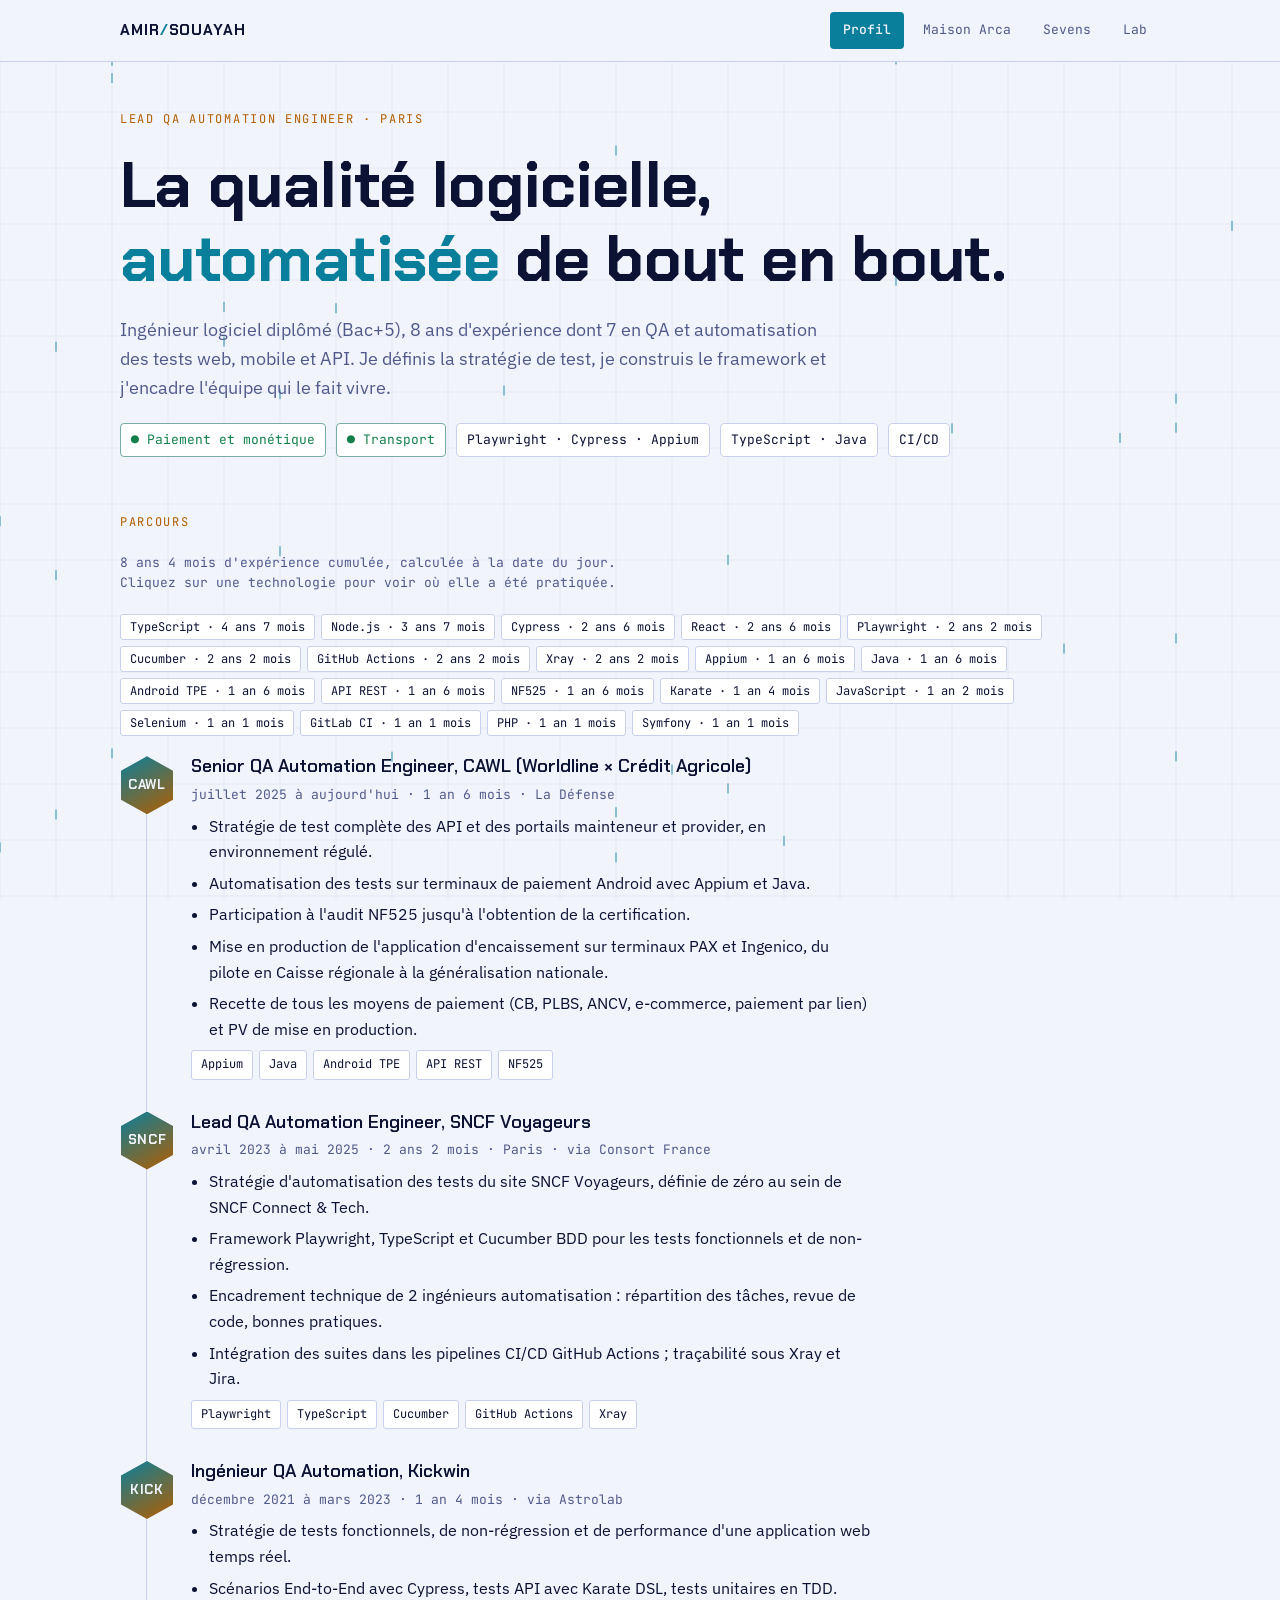
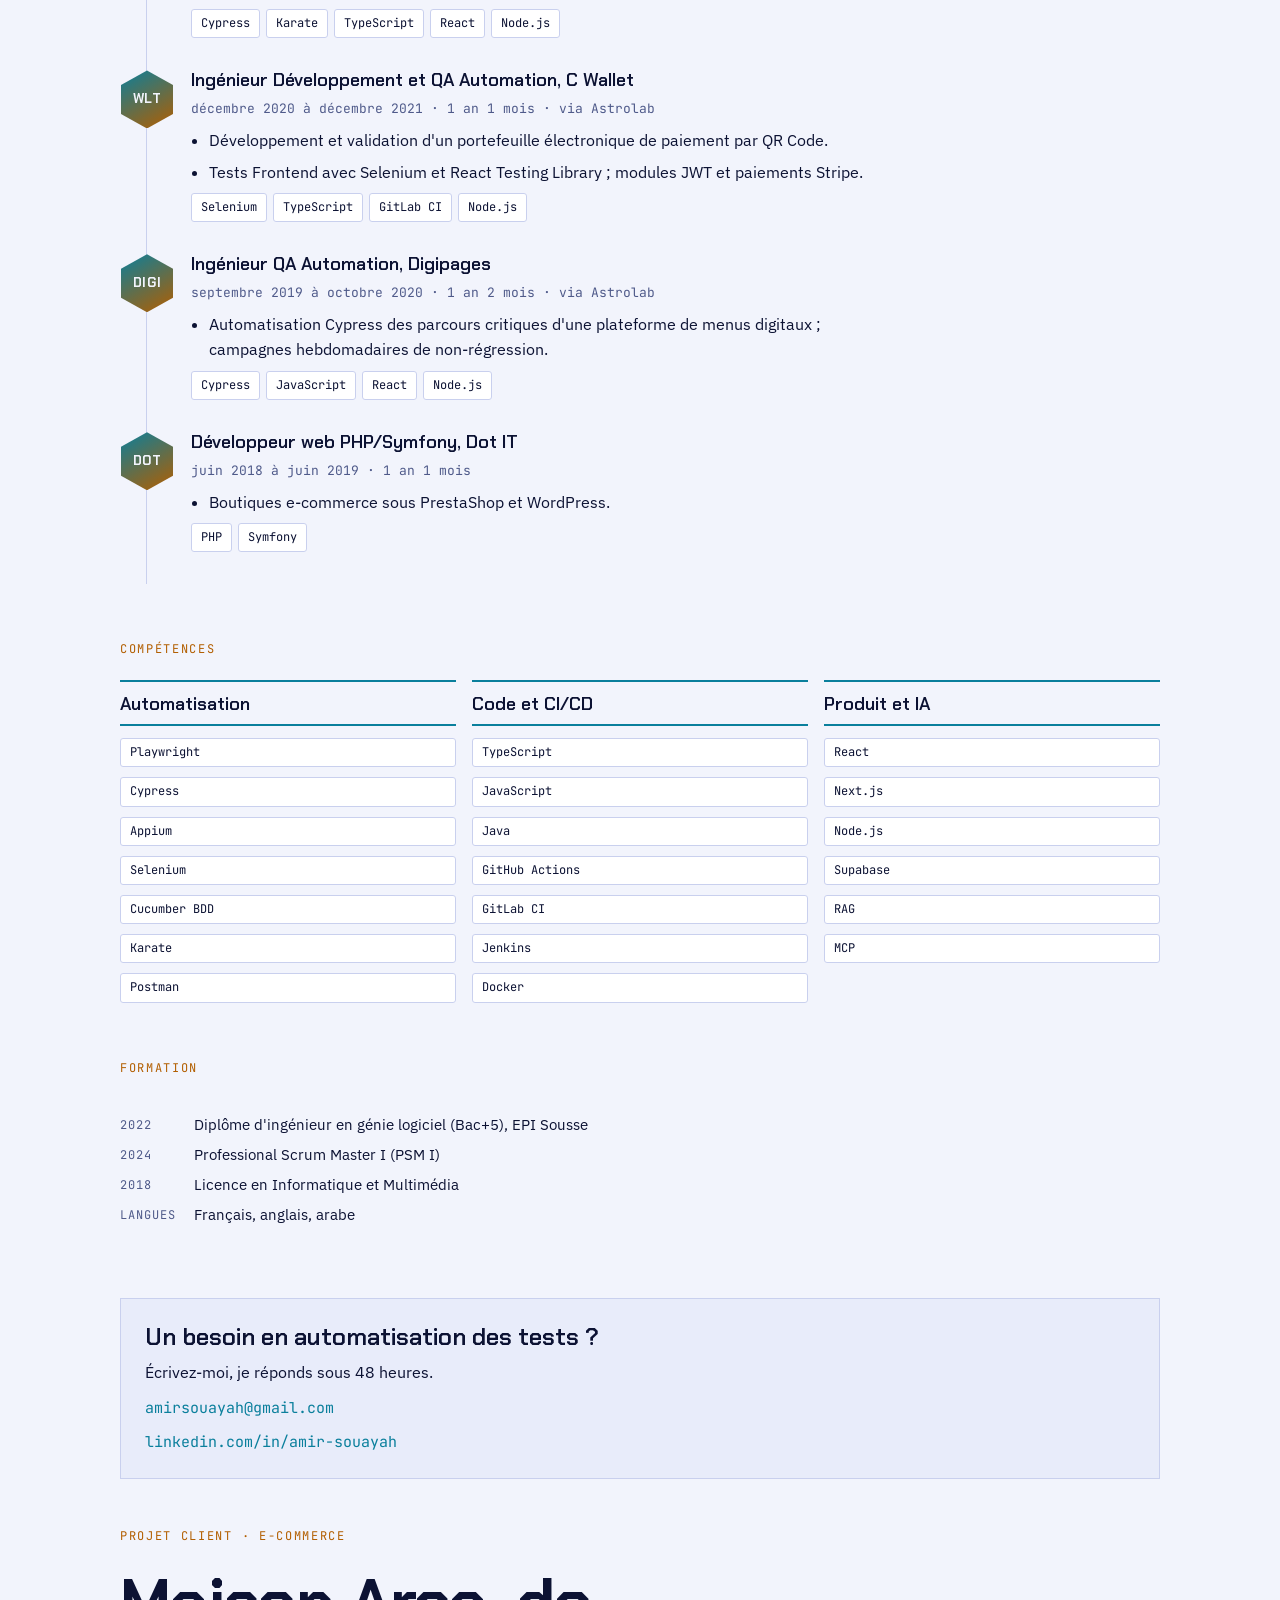
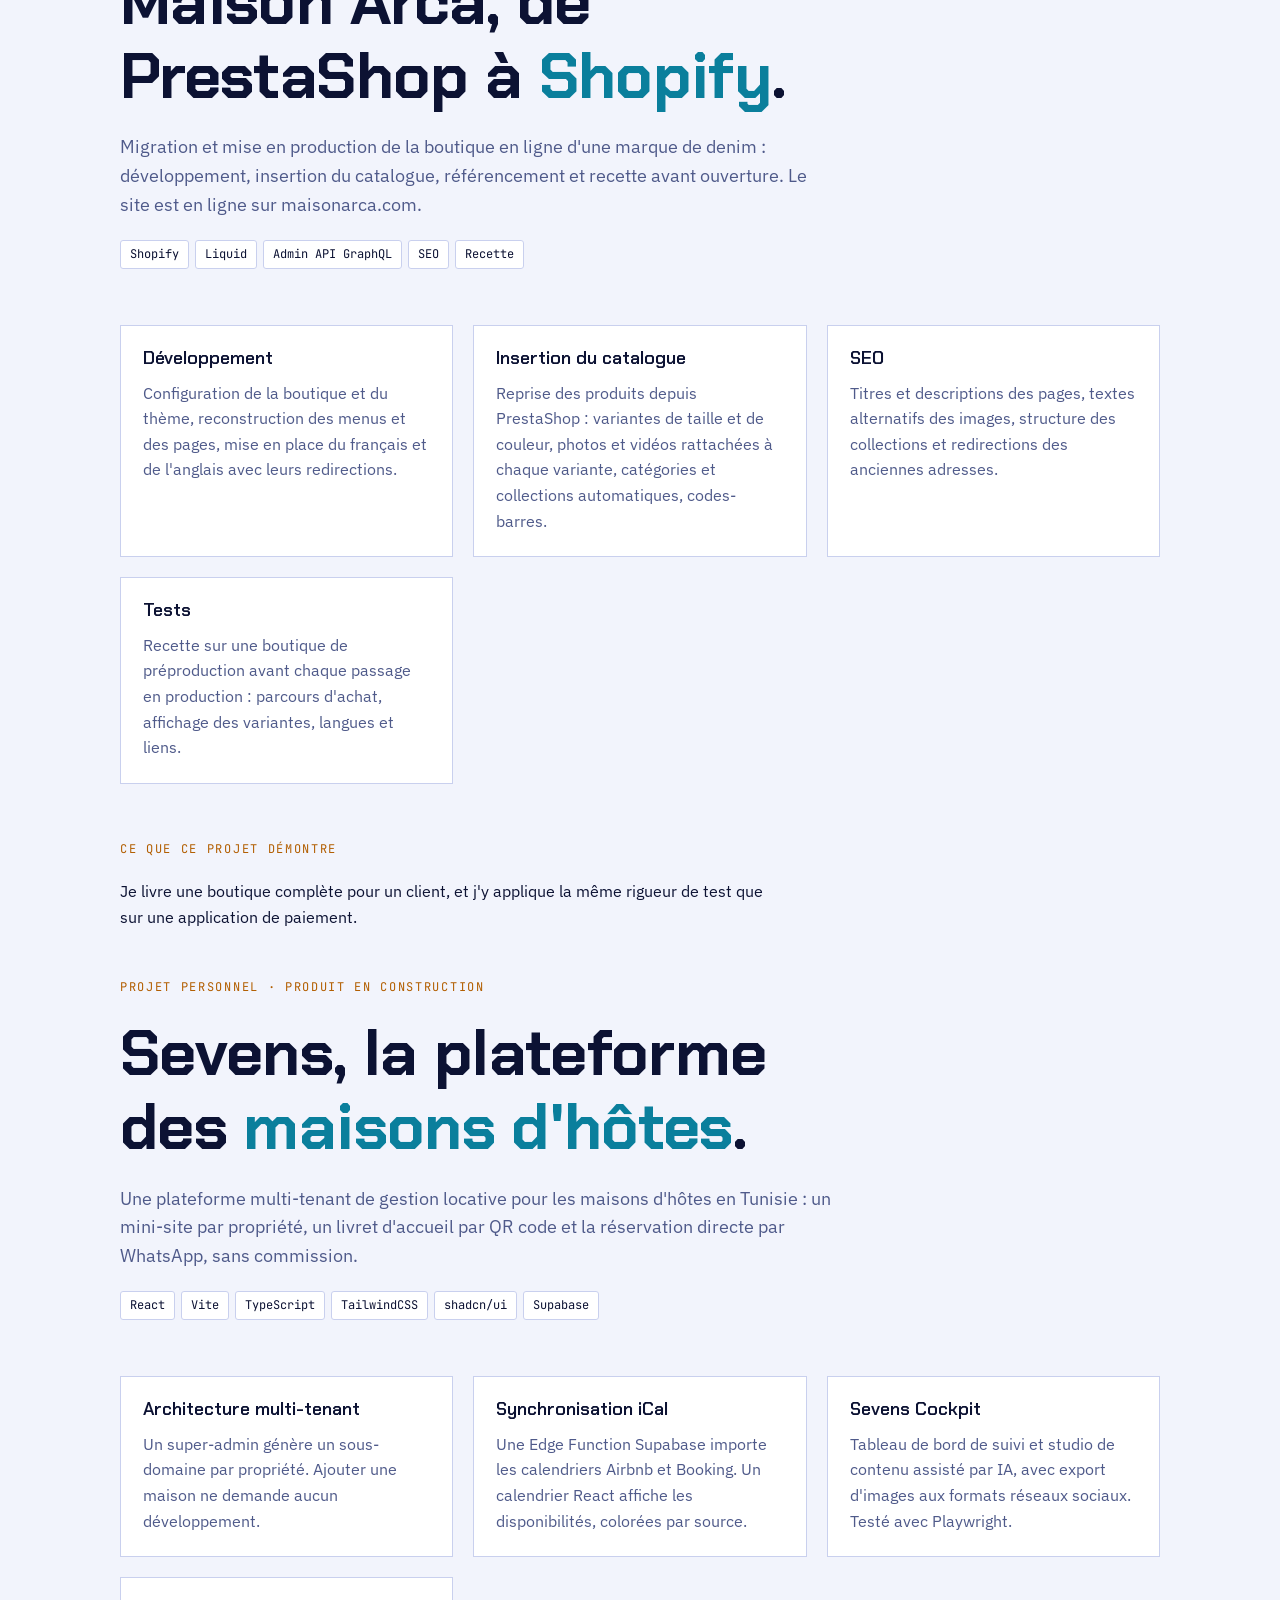
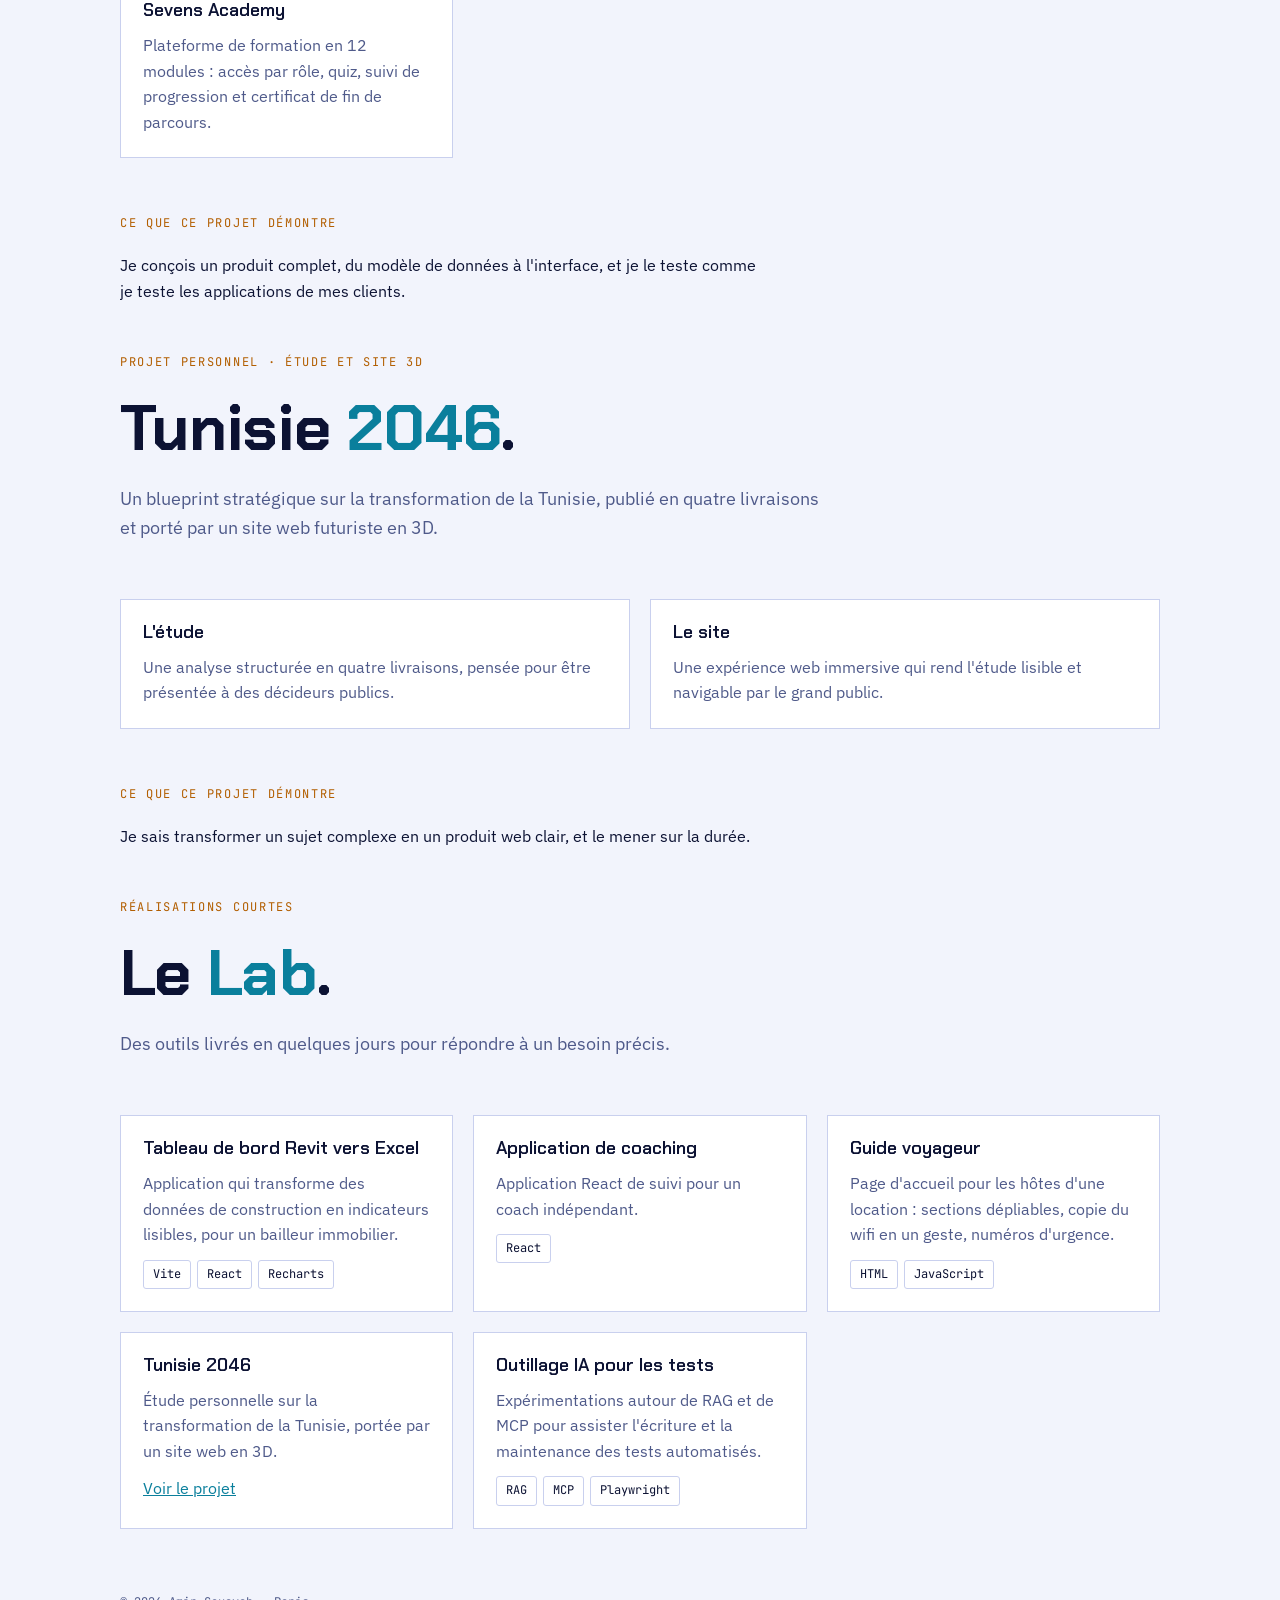
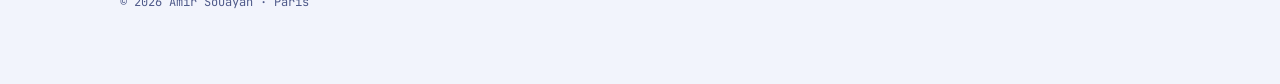
==== commit 2ed6a17f: "Ajoute Maison Arca et sort Tunisie 2046 de la navigation Maison Arca devient un onglet projet (migra" ====
--- a/index.html
+++ b/index.html
@@ -72,6 +72,7 @@
 .cols{display:grid;grid-template-columns:repeat(auto-fit,minmax(260px,1fr));gap:20px}
 .card{background:var(--panel);border:1px solid var(--line);padding:22px;display:flex;flex-direction:column;gap:12px;min-width:0}
 .card p{color:var(--muted)}
+.card a{color:var(--accent)}
 .kv{display:grid;grid-template-columns:max-content 1fr;gap:6px 18px;font-size:15px}
 .kv dt{font-family:var(--mono);font-size:12px;color:var(--muted);text-transform:uppercase;letter-spacing:.08em;padding-top:3px}
 .kv dd{margin:0}
@@ -88,8 +89,8 @@
   <div class="brand">AMIR<span>/</span>SOUAYAH</div>
   <nav aria-label="Sections">
     <a href="#profil" data-tab="profil">Profil</a>
+    <a href="#arca" data-tab="arca">Maison Arca</a>
     <a href="#sevens" data-tab="sevens">Sevens</a>
-    <a href="#tunisie2046" data-tab="tunisie2046">Tunisie 2046</a>
     <a href="#lab" data-tab="lab">Lab</a>
   </nav>
 </div></header>
@@ -144,6 +145,25 @@
   </div>
 </section>
 
+<section class="tab" id="tab-arca" hidden>
+  <div class="hero">
+    <div class="eyebrow">Projet client · e-commerce</div>
+    <h1>Maison Arca, de PrestaShop à <em>Shopify</em>.</h1>
+    <p class="lede">Migration et mise en production de la boutique en ligne d'une marque de denim : développement, insertion du catalogue, référencement et recette avant ouverture. Le site est en ligne sur maisonarca.com.</p>
+    <div class="chips"><span class="chip">Shopify</span><span class="chip">Liquid</span><span class="chip">Admin API GraphQL</span><span class="chip">SEO</span><span class="chip">Recette</span></div>
+  </div>
+  <div class="cols">
+    <div class="card"><h3>Développement</h3><p>Configuration de la boutique et du thème, reconstruction des menus et des pages, mise en place du français et de l'anglais avec leurs redirections.</p></div>
+    <div class="card"><h3>Insertion du catalogue</h3><p>Reprise des produits depuis PrestaShop : variantes de taille et de couleur, photos et vidéos rattachées à chaque variante, catégories et collections automatiques, codes-barres.</p></div>
+    <div class="card"><h3>SEO</h3><p>Titres et descriptions des pages, textes alternatifs des images, structure des collections et redirections des anciennes adresses.</p></div>
+    <div class="card"><h3>Tests</h3><p>Recette sur une boutique de préproduction avant chaque passage en production : parcours d'achat, affichage des variantes, langues et liens.</p></div>
+  </div>
+  <div class="block">
+    <div class="eyebrow">Ce que ce projet démontre</div>
+    <p>Je livre une boutique complète pour un client, et j'y applique la même rigueur de test que sur une application de paiement.</p>
+  </div>
+</section>
+
 <section class="tab" id="tab-sevens" hidden>
   <div class="hero">
     <div class="eyebrow">Projet personnel · produit en construction</div>
@@ -189,6 +209,7 @@
     <div class="card"><h3>Tableau de bord Revit vers Excel</h3><p>Application qui transforme des données de construction en indicateurs lisibles, pour un bailleur immobilier.</p><div class="chips"><span class="chip">Vite</span><span class="chip">React</span><span class="chip">Recharts</span></div></div>
     <div class="card"><h3>Application de coaching</h3><p>Application React de suivi pour un coach indépendant.</p><div class="chips"><span class="chip">React</span></div></div>
     <div class="card"><h3>Guide voyageur</h3><p>Page d'accueil pour les hôtes d'une location : sections dépliables, copie du wifi en un geste, numéros d'urgence.</p><div class="chips"><span class="chip">HTML</span><span class="chip">JavaScript</span></div></div>
+    <div class="card"><h3>Tunisie 2046</h3><p>Étude personnelle sur la transformation de la Tunisie, portée par un site web en 3D.</p><p><a href="#tunisie2046">Voir le projet</a></p></div>
     <div class="card"><h3>Outillage IA pour les tests</h3><p>Expérimentations autour de RAG et de MCP pour assister l'écriture et la maintenance des tests automatisés.</p><div class="chips"><span class="chip">RAG</span><span class="chip">MCP</span><span class="chip">Playwright</span></div></div>
   </div>
 </section>
@@ -198,13 +219,14 @@
 
 <script>
 (function(){
-  var tabs=['profil','sevens','tunisie2046','lab'];
+  var tabs=['profil','arca','sevens','lab','tunisie2046'];
   function show(){
     var h=(location.hash||'').replace('#','');
     if(tabs.indexOf(h)<0) h='profil';
     tabs.forEach(function(t){
       document.getElementById('tab-'+t).hidden = (t!==h);
       var a=document.querySelector('nav a[data-tab="'+t+'"]');
+      if(!a) return;
       if(t===h) a.setAttribute('aria-current','page'); else a.removeAttribute('aria-current');
     });
     window.scrollTo(0,0);
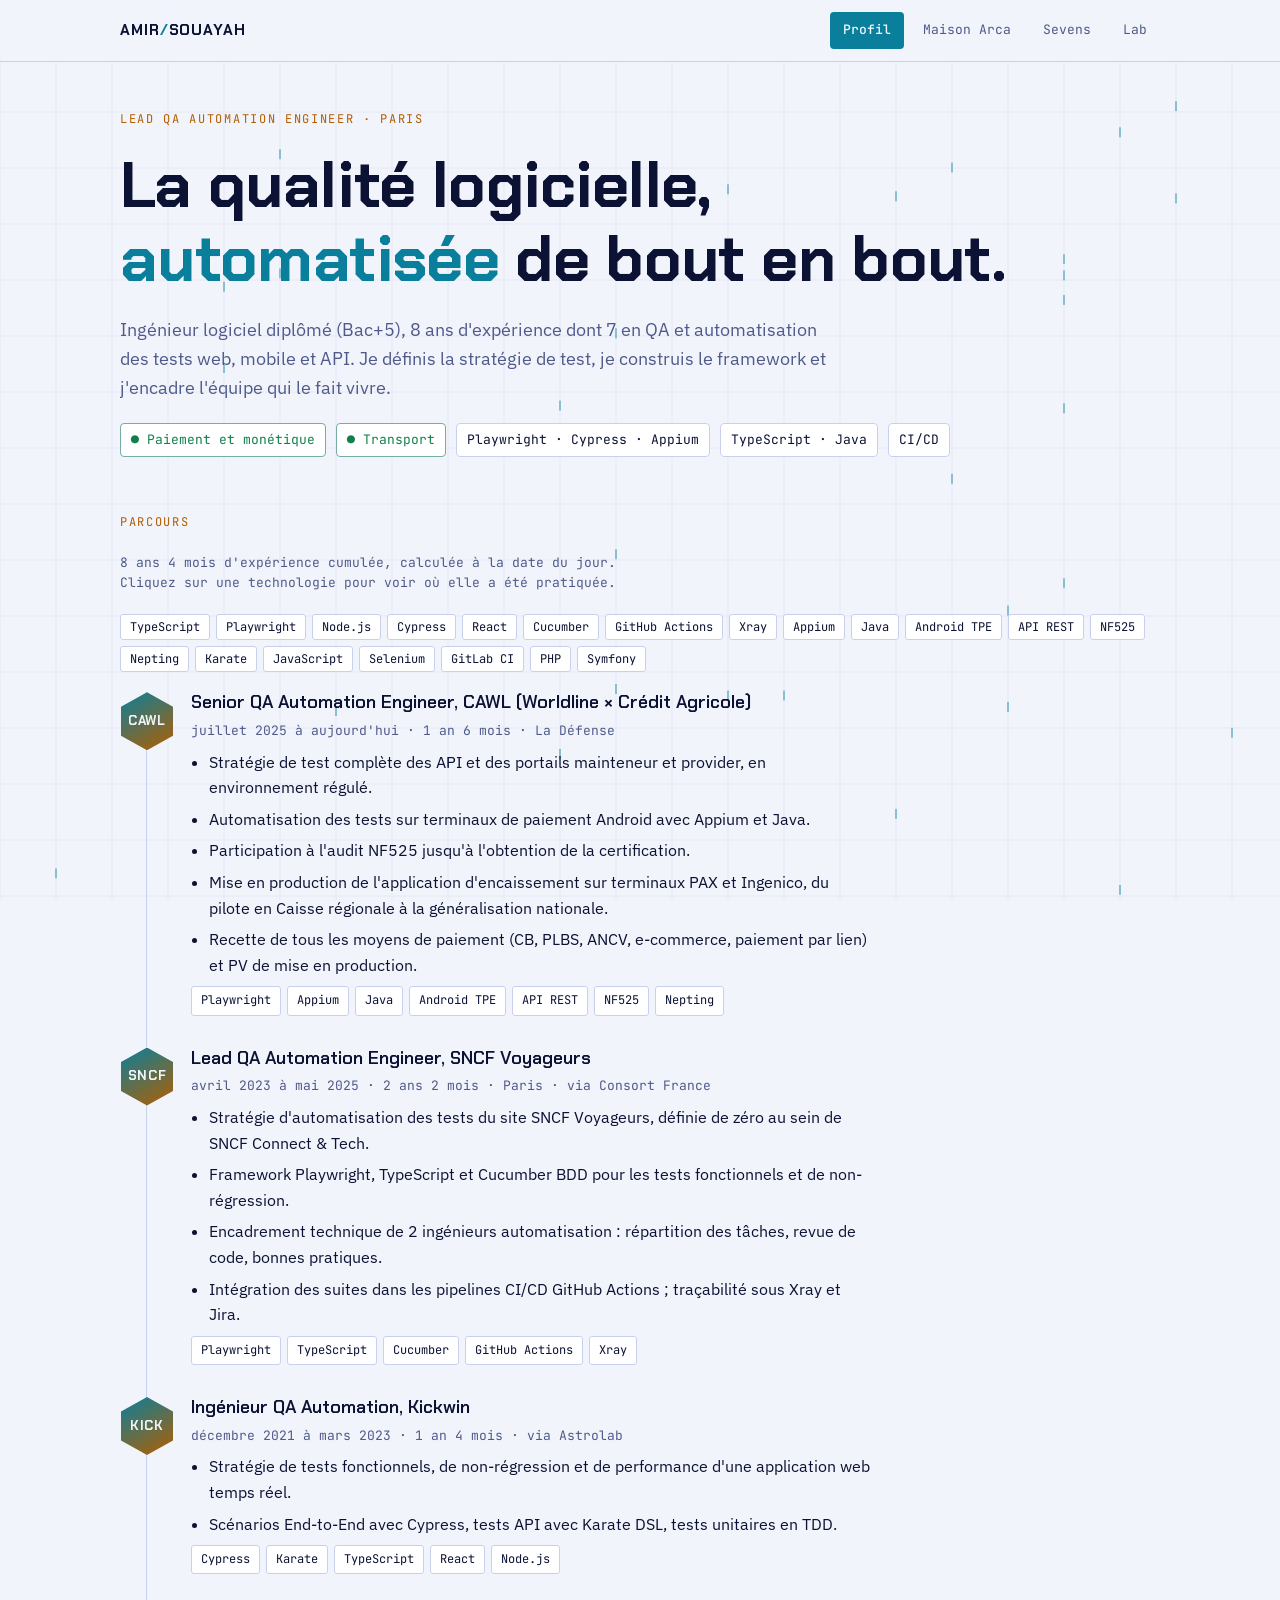
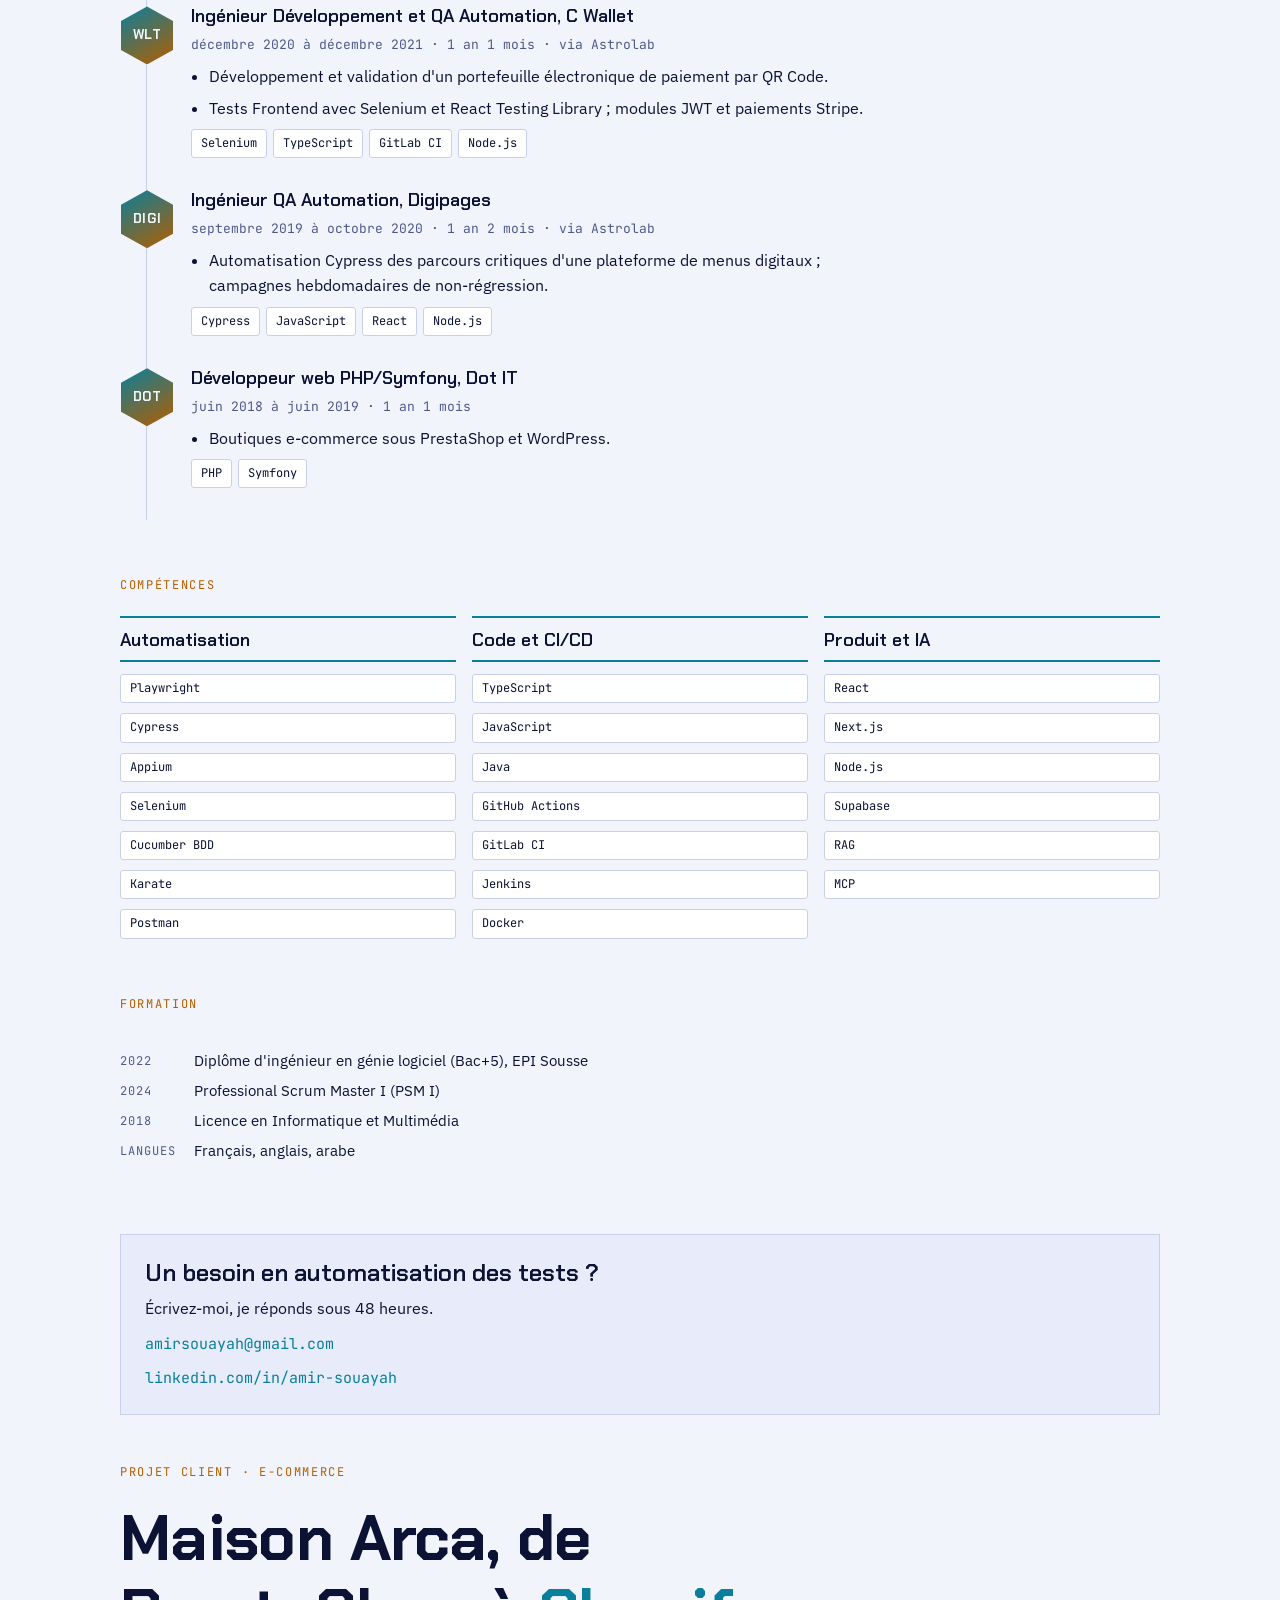
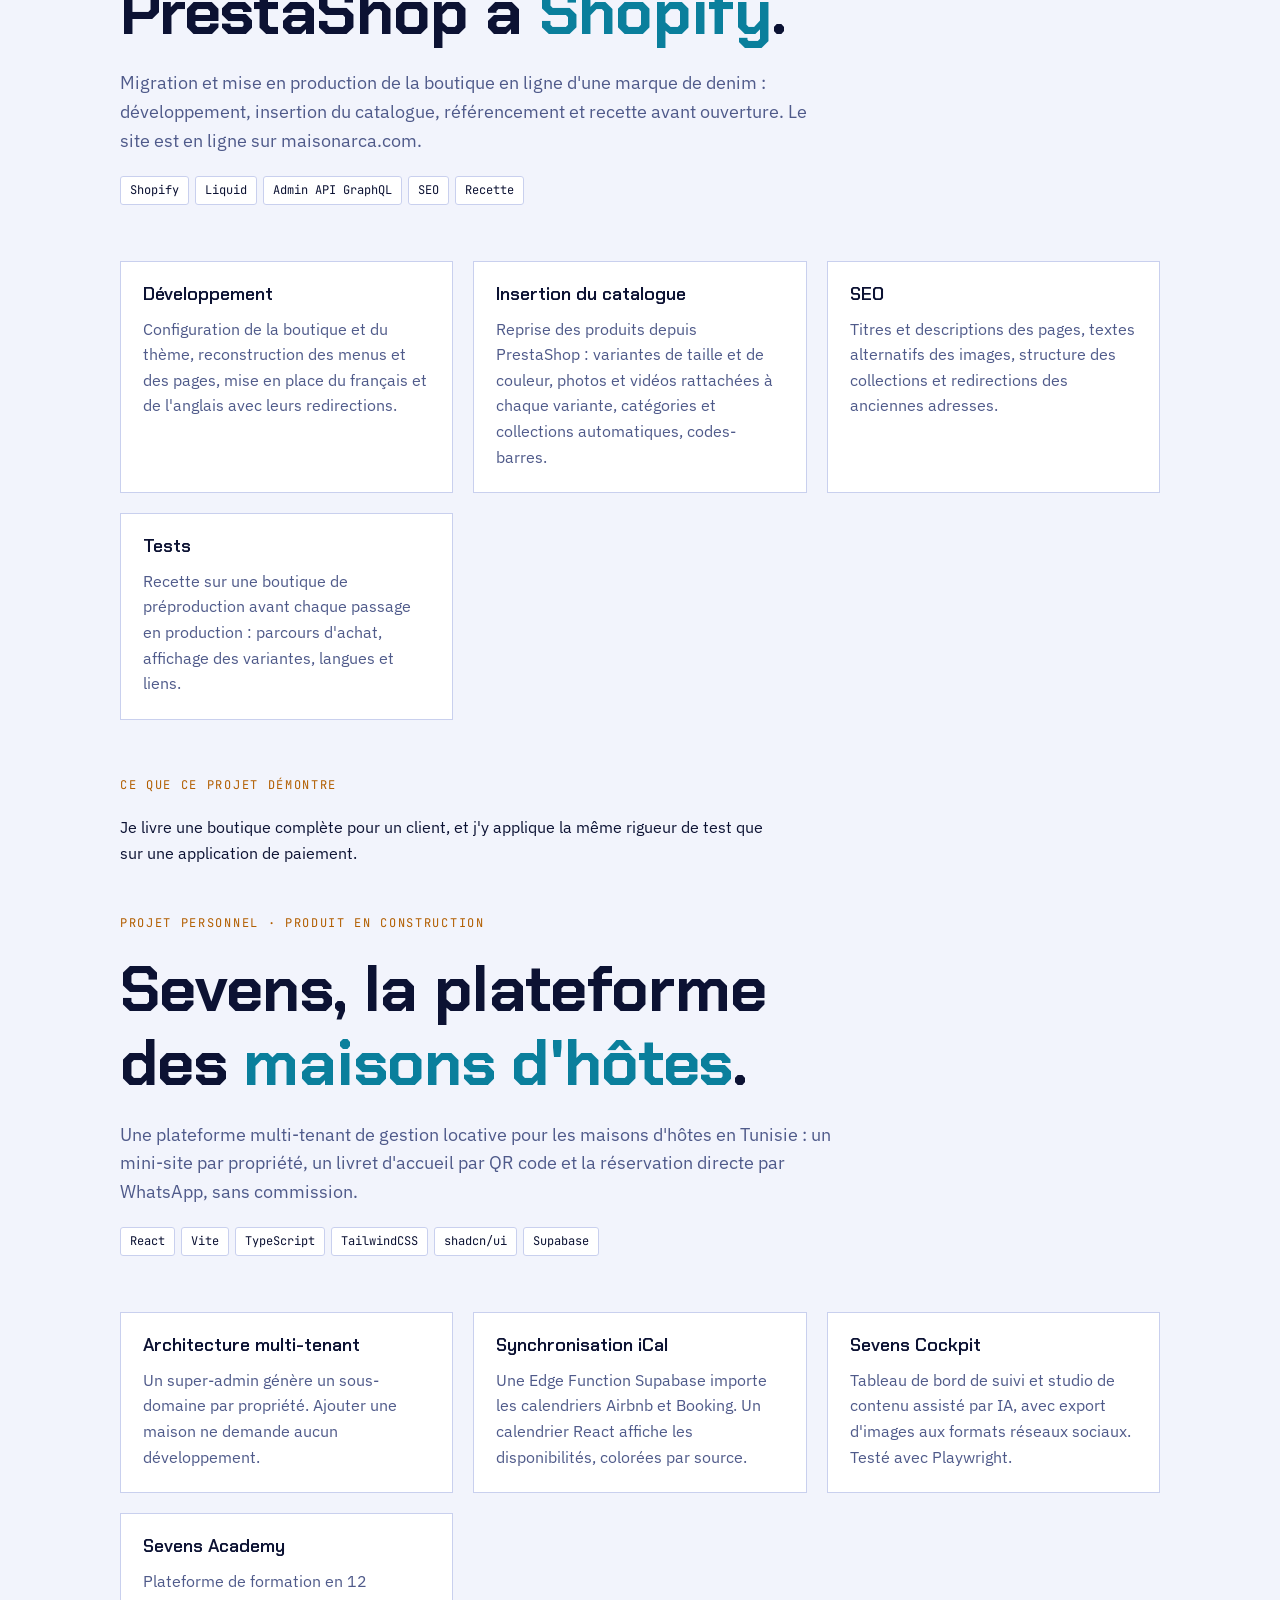
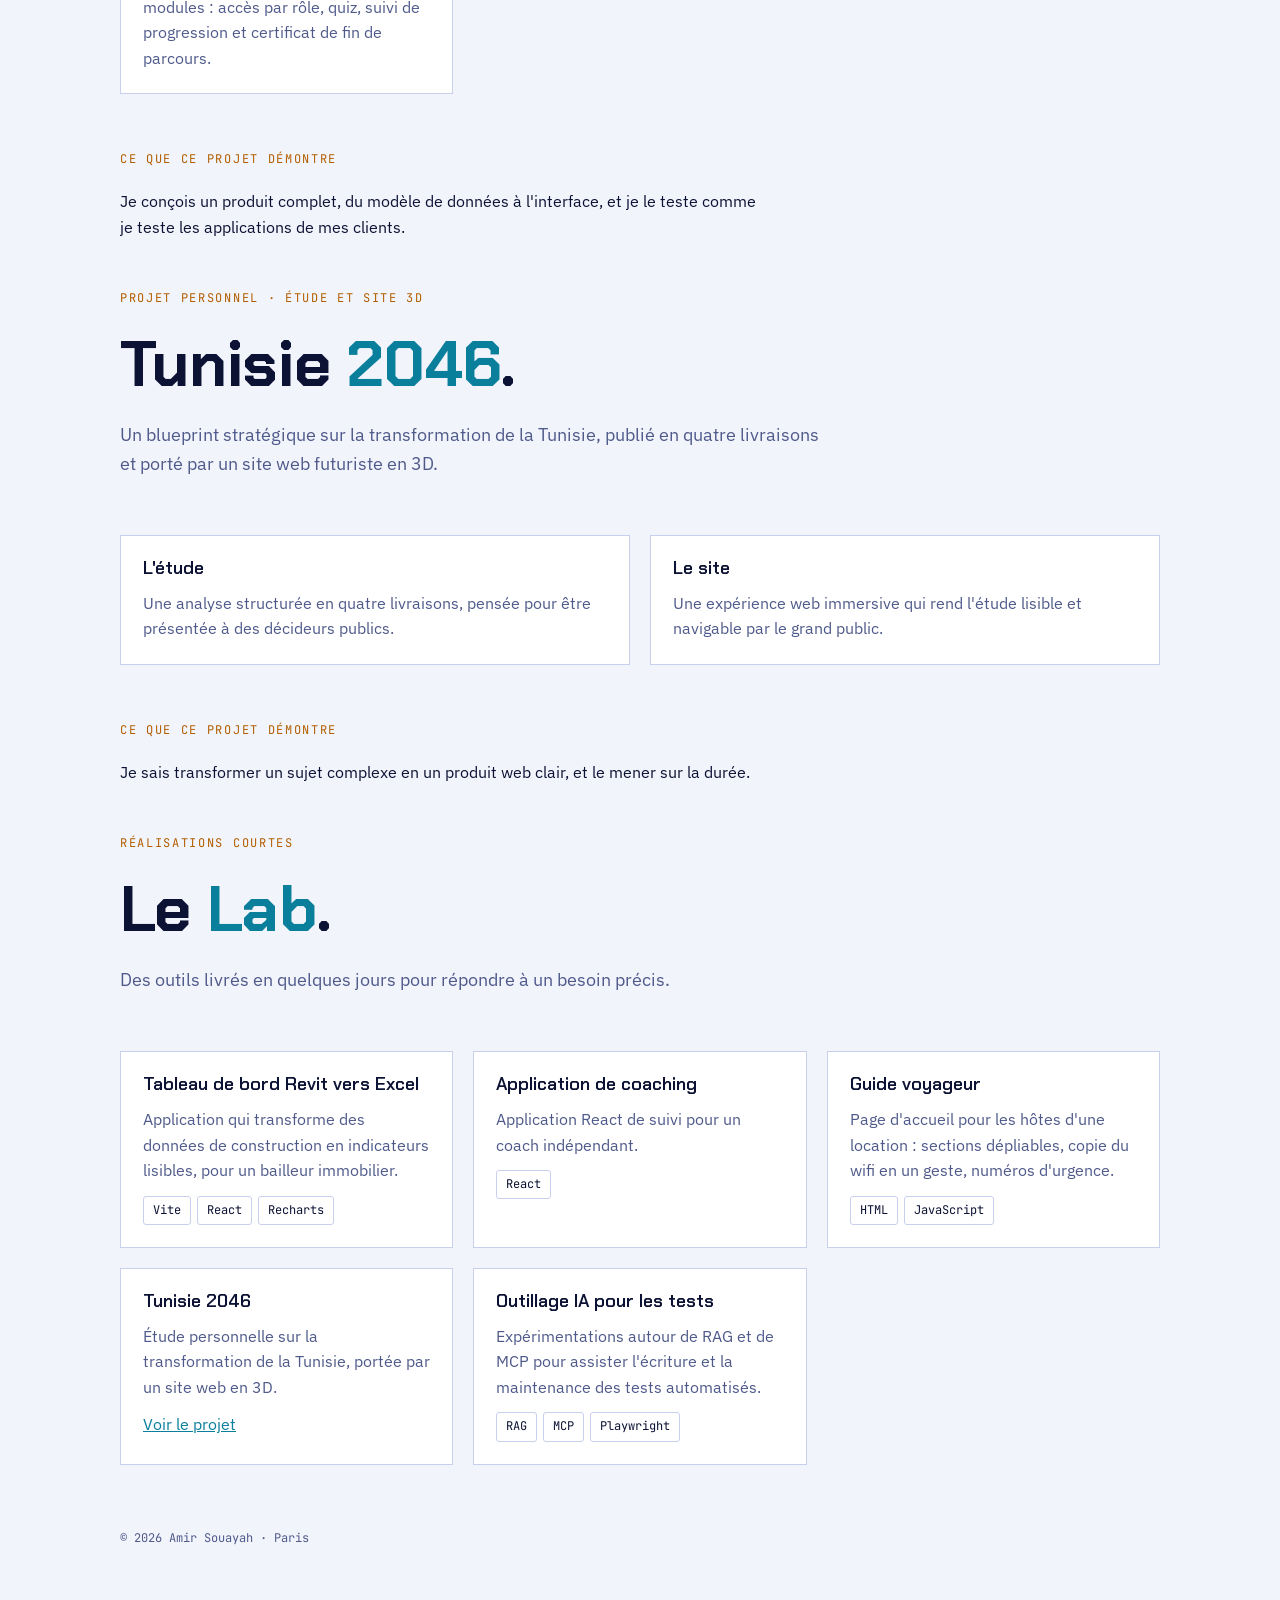
==== commit 7b7ae0df: "Retire les durées des filtres et enrichit les technos CAWL Les boutons de filtre n'affichent plus qu" ====
--- a/index.html
+++ b/index.html
@@ -236,7 +236,7 @@
 
   // CV dynamique : les durées se calculent à la date du jour, les filtres surlignent les missions par techno.
   var JOBS=[
-   {s:'CAWL',t:"Senior QA Automation Engineer, CAWL (Worldline × Crédit Agricole)",w:'La Défense',from:[2025,7],to:null,tech:['Appium','Java','Android TPE','API REST','NF525'],b:["Stratégie de test complète des API et des portails mainteneur et provider, en environnement régulé.","Automatisation des tests sur terminaux de paiement Android avec Appium et Java.","Participation à l'audit NF525 jusqu'à l'obtention de la certification.","Mise en production de l'application d'encaissement sur terminaux PAX et Ingenico, du pilote en Caisse régionale à la généralisation nationale.","Recette de tous les moyens de paiement (CB, PLBS, ANCV, e-commerce, paiement par lien) et PV de mise en production."]},
+   {s:'CAWL',t:"Senior QA Automation Engineer, CAWL (Worldline × Crédit Agricole)",w:'La Défense',from:[2025,7],to:null,tech:['Playwright','Appium','Java','Android TPE','API REST','NF525','Nepting'],b:["Stratégie de test complète des API et des portails mainteneur et provider, en environnement régulé.","Automatisation des tests sur terminaux de paiement Android avec Appium et Java.","Participation à l'audit NF525 jusqu'à l'obtention de la certification.","Mise en production de l'application d'encaissement sur terminaux PAX et Ingenico, du pilote en Caisse régionale à la généralisation nationale.","Recette de tous les moyens de paiement (CB, PLBS, ANCV, e-commerce, paiement par lien) et PV de mise en production."]},
    {s:'SNCF',t:"Lead QA Automation Engineer, SNCF Voyageurs",w:'Paris · via Consort France',from:[2023,4],to:[2025,5],tech:['Playwright','TypeScript','Cucumber','GitHub Actions','Xray'],b:["Stratégie d'automatisation des tests du site SNCF Voyageurs, définie de zéro au sein de SNCF Connect & Tech.","Framework Playwright, TypeScript et Cucumber BDD pour les tests fonctionnels et de non-régression.","Encadrement technique de 2 ingénieurs automatisation : répartition des tâches, revue de code, bonnes pratiques.","Intégration des suites dans les pipelines CI/CD GitHub Actions ; traçabilité sous Xray et Jira."]},
    {s:'KICK',t:"Ingénieur QA Automation, Kickwin",w:'via Astrolab',from:[2021,12],to:[2023,3],tech:['Cypress','Karate','TypeScript','React','Node.js'],b:["Stratégie de tests fonctionnels, de non-régression et de performance d'une application web temps réel.","Scénarios End-to-End avec Cypress, tests API avec Karate DSL, tests unitaires en TDD."]},
    {s:'WLT',t:"Ingénieur Développement et QA Automation, C Wallet",w:'via Astrolab',from:[2020,12],to:[2021,12],tech:['Selenium','TypeScript','GitLab CI','Node.js'],b:["Développement et validation d'un portefeuille électronique de paiement par QR Code.","Tests Frontend avec Selenium et React Testing Library ; modules JWT et paiements Stripe."]},
@@ -257,7 +257,7 @@
       var off=active&&j.tech.indexOf(active)<0;
       return '<div class="job"'+(off?' data-off':'')+'><div class="sigil">'+j.s+'</div><div class="job-body"><h3>'+esc(j.t)+'</h3><div class="meta">'+ym(j.from)+' à '+(j.to?ym(j.to):"aujourd'hui")+' · '+dur(months(j))+(j.w?' · '+esc(j.w):'')+'</div><ul>'+j.b.map(function(x){return '<li>'+esc(x)+'</li>';}).join('')+'</ul><div class="chips">'+j.tech.map(function(k){return '<span class="chip">'+k+'</span>';}).join('')+'</div></div></div>';
     }).join('');
-    fl.innerHTML=names.map(function(k){return '<button type="button" class="chip" data-k="'+k+'" aria-pressed="'+(k===active)+'">'+k+' · '+dur(techs[k])+'</button>';}).join('');
+    fl.innerHTML=names.map(function(k){return '<button type="button" class="chip" data-k="'+k+'" aria-pressed="'+(k===active)+'">'+k+'</button>';}).join('');
   }
   fl.addEventListener('click',function(e){var b=e.target.closest('button');if(!b)return;active=(active===b.dataset.k)?null:b.dataset.k;render();});
   var total=JOBS.reduce(function(a,j){return a+months(j);},0);
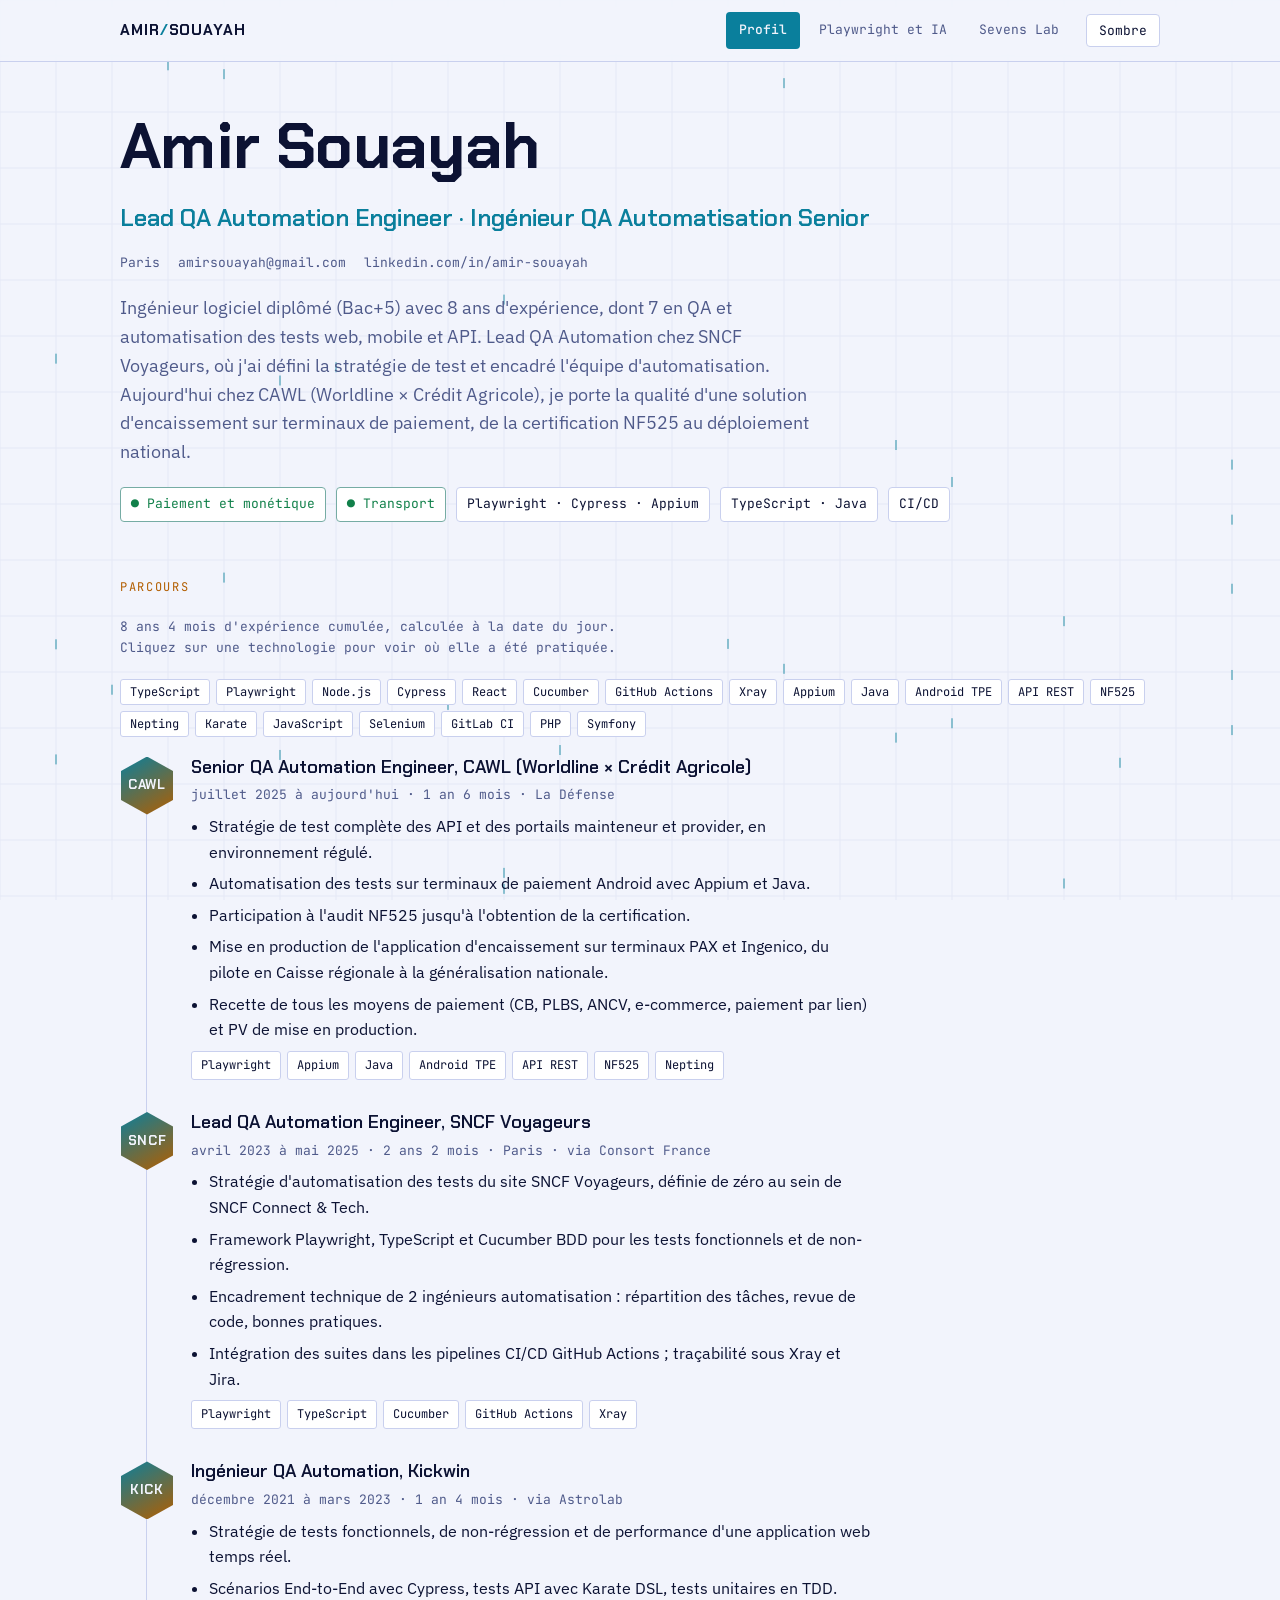
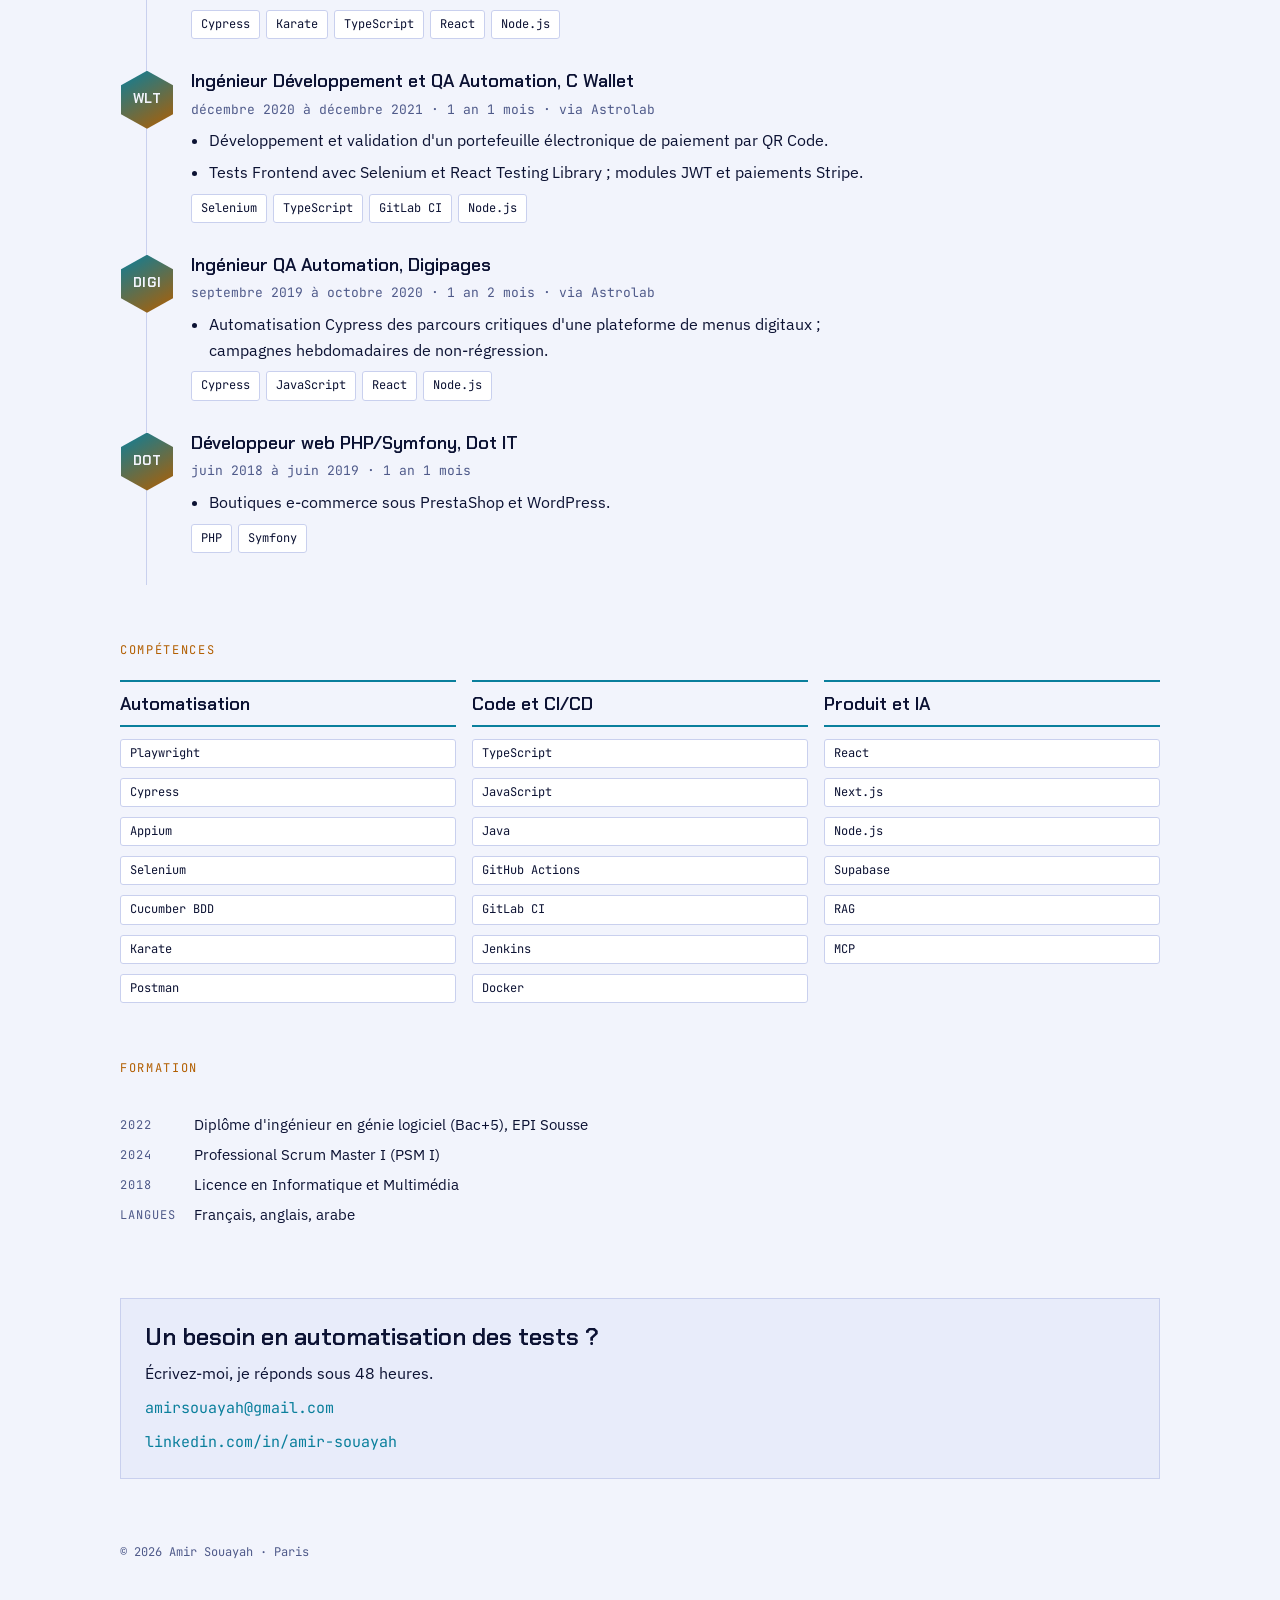
==== commit 0b771f9c: "Transforme le site en CV en ligne et regroupe les projets dans Sevens Lab - Corrige l'affichage des " ====
--- a/index.html
+++ b/index.html
@@ -3,8 +3,8 @@
 <head>
 <meta charset="utf-8">
 <meta name="viewport" content="width=device-width, initial-scale=1, viewport-fit=cover">
-<meta name="description" content="Amir Souayah, Lead QA Automation Engineer à Paris : parcours, compétences et projets.">
-<title>Amir Souayah Portfolio</title>
+<meta name="description" content="CV en ligne d'Amir Souayah, Lead QA Automation Engineer à Paris : parcours, compétences, automatisation des tests avec Playwright et IA.">
+<title>Amir Souayah, Lead QA Automation Engineer</title>
 <link rel="stylesheet" href="https://fonts.googleapis.com/css2?family=Chakra+Petch:wght@500;600;700&family=IBM+Plex+Sans:wght@400;500;600&family=JetBrains+Mono:wght@400;500&display=swap">
 <style>
 /* Layout: a test-run console. Sticky tab bar, CV as a pipeline timeline on the left rail, projects as "suites" in their own tabs. */
@@ -27,6 +27,7 @@
   --fg:#0c1233; --muted:#4f5a8a; --accent:#0a7f9c; --accent2:#b25e00; --pass:#11804a;
 }
 *{box-sizing:border-box}
+[hidden]{display:none!important}
 body{background:var(--bg);color:var(--fg);font-family:var(--body);font-size:16px;line-height:1.6;margin:0}
 canvas#grid{position:fixed;inset:0;width:100%;height:100%;z-index:0;pointer-events:none;opacity:.55}
 .wrap{position:relative;z-index:1;max-width:1080px;margin:0 auto;padding-inline:20px;padding-block:0 72px}
@@ -38,6 +39,21 @@
 nav a{font-family:var(--mono);font-size:13px;color:var(--muted);text-decoration:none;padding:7px 12px;border:1px solid transparent;border-radius:4px}
 nav a:hover{color:var(--fg);border-color:var(--line)}
 nav a[aria-current="page"]{color:var(--bg);background:var(--accent);font-weight:500}
+.bar-right{display:flex;flex-wrap:wrap;gap:6px 14px;align-items:center}
+.toggle{font-family:var(--mono);font-size:13px;color:var(--fg);background:var(--panel);border:1px solid var(--line);border-radius:4px;padding:7px 12px;cursor:pointer}
+.toggle:hover{border-color:var(--accent)}
+.toggle:focus-visible{outline:2px solid var(--accent2);outline-offset:2px}
+.role{font-family:var(--display);font-weight:600;font-size:clamp(18px,2.6vw,24px);color:var(--accent);line-height:1.25}
+.coords{font-family:var(--mono);font-size:13px;color:var(--muted);display:flex;flex-wrap:wrap;gap:4px 18px}
+.coords span{user-select:all}
+.project{display:flex;flex-direction:column;gap:20px;padding-top:40px;border-top:1px solid var(--line);scroll-margin-top:96px}
+.project h2{font-size:clamp(24px,4vw,34px)}
+.project h2 em{font-style:normal;color:var(--accent)}
+.jump{display:flex;flex-wrap:wrap;gap:8px}
+.jump a{font-family:var(--mono);font-size:13px;color:var(--fg);text-decoration:none;border:1px solid var(--line);background:var(--panel);padding:6px 10px;border-radius:4px}
+.jump a:hover{border-color:var(--accent)}
+.note{border:1px dashed var(--line);padding:20px;display:flex;flex-direction:column;gap:8px}
+.note p{color:var(--muted)}
 a:focus-visible{outline:2px solid var(--accent2);outline-offset:2px}
 section.tab{display:flex;flex-direction:column;gap:56px;padding-top:48px}
 h1,h2,h3{font-family:var(--display);text-wrap:balance;margin:0;line-height:1.15}
@@ -87,21 +103,24 @@
 <canvas id="grid" aria-hidden="true"></canvas>
 <header class="bar"><div class="bar-in">
   <div class="brand">AMIR<span>/</span>SOUAYAH</div>
+  <div class="bar-right">
   <nav aria-label="Sections">
     <a href="#profil" data-tab="profil">Profil</a>
-    <a href="#arca" data-tab="arca">Maison Arca</a>
-    <a href="#sevens" data-tab="sevens">Sevens</a>
-    <a href="#lab" data-tab="lab">Lab</a>
+    <a href="#ia" data-tab="ia">Playwright et IA</a>
+    <a href="#lab" data-tab="lab">Sevens Lab</a>
   </nav>
+  <button type="button" class="toggle" id="theme" aria-label="Changer de thème">Clair</button>
+  </div>
 </div></header>
 
 <div class="wrap">
 
 <section class="tab" id="tab-profil">
   <div class="hero">
-    <div class="eyebrow">Lead QA Automation Engineer · Paris</div>
-    <h1>La qualité logicielle, <em>automatisée</em> de bout en bout.</h1>
-    <p class="lede">Ingénieur logiciel diplômé (Bac+5), 8 ans d'expérience dont 7 en QA et automatisation des tests web, mobile et API. Je définis la stratégie de test, je construis le framework et j'encadre l'équipe qui le fait vivre.</p>
+    <h1>Amir Souayah</h1>
+    <div class="role">Lead QA Automation Engineer · Ingénieur QA Automatisation Senior</div>
+    <div class="coords"><span>Paris</span><span>amirsouayah@gmail.com</span><span>linkedin.com/in/amir-souayah</span></div>
+    <p class="lede">Ingénieur logiciel diplômé (Bac+5) avec 8 ans d'expérience, dont 7 en QA et automatisation des tests web, mobile et API. Lead QA Automation chez SNCF Voyageurs, où j'ai défini la stratégie de test et encadré l'équipe d'automatisation. Aujourd'hui chez CAWL (Worldline × Crédit Agricole), je porte la qualité d'une solution d'encaissement sur terminaux de paiement, de la certification NF525 au déploiement national.</p>
     <div class="status">
       <span class="ok">● Paiement et monétique</span>
       <span class="ok">● Transport</span>
@@ -145,72 +164,73 @@
   </div>
 </section>
 
-<section class="tab" id="tab-arca" hidden>
+<section class="tab" id="tab-ia" hidden>
   <div class="hero">
+    <div class="eyebrow">Automatisation des tests et IA générative</div>
+    <h1>Playwright, IA, <em>RAG</em> et MCP.</h1>
+    <p class="lede">L'automatisation des tests change avec l'IA générative. Cette page présente la façon dont j'associe Playwright à des modèles de langage, pour écrire et maintenir les tests plus vite sans perdre le contrôle de la qualité.</p>
+    <div class="chips"><span class="chip">Playwright</span><span class="chip">TypeScript</span><span class="chip">RAG</span><span class="chip">MCP</span><span class="chip">CI/CD</span></div>
+  </div>
+  <div class="cols">
+    <div class="card"><h3>Playwright</h3><p>Le socle : des tests de bout en bout en TypeScript, exécutés à chaque livraison dans la chaîne CI/CD.</p></div>
+    <div class="card"><h3>IA générative</h3><p>Un modèle de langage propose des scénarios et des corrections de sélecteurs. L'ingénieur relit, corrige et valide.</p></div>
+    <div class="card"><h3>RAG</h3><p>Le modèle reçoit les spécifications et les tests existants du projet, pour produire des scénarios qui collent au métier.</p></div>
+    <div class="card"><h3>MCP</h3><p>Un protocole standard qui relie le modèle aux outils : navigateur, dépôt de code, gestion des tests.</p></div>
+  </div>
+  <div class="note">
+    <h3>Projet détaillé</h3>
+    <p>La présentation complète du projet (architecture, démonstration et code) sera publiée ici.</p>
+  </div>
+</section>
+
+<section class="tab" id="tab-lab" hidden>
+  <div class="hero">
+    <div class="eyebrow">Projets</div>
+    <h1>Sevens <em>Lab</em>.</h1>
+    <p class="lede">Les projets que je conçois, développe et teste en dehors de mes missions : une boutique en ligne pour un client, une plateforme en construction et des outils livrés en quelques jours.</p>
+    <div class="jump"><a href="#arca">Maison Arca</a><a href="#sevens">Sevens</a><a href="#tunisie2046">Tunisie 2046</a><a href="#outils">Outils</a></div>
+  </div>
+
+  <div class="project" id="p-arca">
     <div class="eyebrow">Projet client · e-commerce</div>
-    <h1>Maison Arca, de PrestaShop à <em>Shopify</em>.</h1>
+    <h2>Maison Arca, de PrestaShop à <em>Shopify</em></h2>
     <p class="lede">Migration et mise en production de la boutique en ligne d'une marque de denim : développement, insertion du catalogue, référencement et recette avant ouverture. Le site est en ligne sur maisonarca.com.</p>
     <div class="chips"><span class="chip">Shopify</span><span class="chip">Liquid</span><span class="chip">Admin API GraphQL</span><span class="chip">SEO</span><span class="chip">Recette</span></div>
-  </div>
-  <div class="cols">
-    <div class="card"><h3>Développement</h3><p>Configuration de la boutique et du thème, reconstruction des menus et des pages, mise en place du français et de l'anglais avec leurs redirections.</p></div>
-    <div class="card"><h3>Insertion du catalogue</h3><p>Reprise des produits depuis PrestaShop : variantes de taille et de couleur, photos et vidéos rattachées à chaque variante, catégories et collections automatiques, codes-barres.</p></div>
-    <div class="card"><h3>SEO</h3><p>Titres et descriptions des pages, textes alternatifs des images, structure des collections et redirections des anciennes adresses.</p></div>
-    <div class="card"><h3>Tests</h3><p>Recette sur une boutique de préproduction avant chaque passage en production : parcours d'achat, affichage des variantes, langues et liens.</p></div>
-  </div>
-  <div class="block">
-    <div class="eyebrow">Ce que ce projet démontre</div>
-    <p>Je livre une boutique complète pour un client, et j'y applique la même rigueur de test que sur une application de paiement.</p>
-  </div>
-</section>
-
-<section class="tab" id="tab-sevens" hidden>
-  <div class="hero">
+    <div class="cols">
+      <div class="card"><h3>Développement</h3><p>Configuration de la boutique et du thème, reconstruction des menus et des pages, mise en place du français et de l'anglais avec leurs redirections.</p></div>
+      <div class="card"><h3>Insertion du catalogue</h3><p>Reprise des produits depuis PrestaShop : variantes de taille et de couleur, photos et vidéos rattachées à chaque variante, catégories et collections automatiques, codes-barres.</p></div>
+      <div class="card"><h3>SEO</h3><p>Titres et descriptions des pages, textes alternatifs des images, structure des collections et redirections des anciennes adresses.</p></div>
+      <div class="card"><h3>Tests</h3><p>Recette sur une boutique de préproduction avant chaque passage en production : parcours d'achat, affichage des variantes, langues et liens.</p></div>
+    </div>
+  </div>
+
+  <div class="project" id="p-sevens">
     <div class="eyebrow">Projet personnel · produit en construction</div>
-    <h1>Sevens, la plateforme des <em>maisons d'hôtes</em>.</h1>
+    <h2>Sevens, la plateforme des <em>maisons d'hôtes</em></h2>
     <p class="lede">Une plateforme multi-tenant de gestion locative pour les maisons d'hôtes en Tunisie : un mini-site par propriété, un livret d'accueil par QR code et la réservation directe par WhatsApp, sans commission.</p>
     <div class="chips"><span class="chip">React</span><span class="chip">Vite</span><span class="chip">TypeScript</span><span class="chip">TailwindCSS</span><span class="chip">shadcn/ui</span><span class="chip">Supabase</span></div>
-  </div>
-  <div class="cols">
-    <div class="card"><h3>Architecture multi-tenant</h3><p>Un super-admin génère un sous-domaine par propriété. Ajouter une maison ne demande aucun développement.</p></div>
-    <div class="card"><h3>Synchronisation iCal</h3><p>Une Edge Function Supabase importe les calendriers Airbnb et Booking. Un calendrier React affiche les disponibilités, colorées par source.</p></div>
-    <div class="card"><h3>Sevens Cockpit</h3><p>Tableau de bord de suivi et studio de contenu assisté par IA, avec export d'images aux formats réseaux sociaux. Testé avec Playwright.</p></div>
-    <div class="card"><h3>Sevens Academy</h3><p>Plateforme de formation en 12 modules : accès par rôle, quiz, suivi de progression et certificat de fin de parcours.</p></div>
-  </div>
-  <div class="block">
-    <div class="eyebrow">Ce que ce projet démontre</div>
-    <p>Je conçois un produit complet, du modèle de données à l'interface, et je le teste comme je teste les applications de mes clients.</p>
-  </div>
-</section>
-
-<section class="tab" id="tab-tunisie2046" hidden>
-  <div class="hero">
+    <div class="cols">
+      <div class="card"><h3>Architecture multi-tenant</h3><p>Un super-admin génère un sous-domaine par propriété. Ajouter une maison ne demande aucun développement.</p></div>
+      <div class="card"><h3>Synchronisation iCal</h3><p>Une Edge Function Supabase importe les calendriers Airbnb et Booking. Un calendrier React affiche les disponibilités, colorées par source.</p></div>
+      <div class="card"><h3>Sevens Cockpit</h3><p>Tableau de bord de suivi et studio de contenu assisté par IA, avec export d'images aux formats réseaux sociaux. Testé avec Playwright.</p></div>
+      <div class="card"><h3>Sevens Academy</h3><p>Plateforme de formation en 12 modules : accès par rôle, quiz, suivi de progression et certificat de fin de parcours.</p></div>
+    </div>
+  </div>
+
+  <div class="project" id="p-tunisie2046">
     <div class="eyebrow">Projet personnel · étude et site 3D</div>
-    <h1>Tunisie <em>2046</em>.</h1>
-    <p class="lede">Un blueprint stratégique sur la transformation de la Tunisie, publié en quatre livraisons et porté par un site web futuriste en 3D.</p>
-  </div>
-  <div class="cols">
-    <div class="card"><h3>L'étude</h3><p>Une analyse structurée en quatre livraisons, pensée pour être présentée à des décideurs publics.</p></div>
-    <div class="card"><h3>Le site</h3><p>Une expérience web immersive qui rend l'étude lisible et navigable par le grand public.</p></div>
-  </div>
-  <div class="block">
-    <div class="eyebrow">Ce que ce projet démontre</div>
-    <p>Je sais transformer un sujet complexe en un produit web clair, et le mener sur la durée.</p>
-  </div>
-</section>
-
-<section class="tab" id="tab-lab" hidden>
-  <div class="hero">
+    <h2>Tunisie <em>2046</em></h2>
+    <p class="lede">Un blueprint stratégique sur la transformation de la Tunisie, publié en quatre livraisons et porté par un site web en 3D.</p>
+  </div>
+
+  <div class="project" id="p-outils">
     <div class="eyebrow">Réalisations courtes</div>
-    <h1>Le <em>Lab</em>.</h1>
-    <p class="lede">Des outils livrés en quelques jours pour répondre à un besoin précis.</p>
-  </div>
-  <div class="cols">
-    <div class="card"><h3>Tableau de bord Revit vers Excel</h3><p>Application qui transforme des données de construction en indicateurs lisibles, pour un bailleur immobilier.</p><div class="chips"><span class="chip">Vite</span><span class="chip">React</span><span class="chip">Recharts</span></div></div>
-    <div class="card"><h3>Application de coaching</h3><p>Application React de suivi pour un coach indépendant.</p><div class="chips"><span class="chip">React</span></div></div>
-    <div class="card"><h3>Guide voyageur</h3><p>Page d'accueil pour les hôtes d'une location : sections dépliables, copie du wifi en un geste, numéros d'urgence.</p><div class="chips"><span class="chip">HTML</span><span class="chip">JavaScript</span></div></div>
-    <div class="card"><h3>Tunisie 2046</h3><p>Étude personnelle sur la transformation de la Tunisie, portée par un site web en 3D.</p><p><a href="#tunisie2046">Voir le projet</a></p></div>
-    <div class="card"><h3>Outillage IA pour les tests</h3><p>Expérimentations autour de RAG et de MCP pour assister l'écriture et la maintenance des tests automatisés.</p><div class="chips"><span class="chip">RAG</span><span class="chip">MCP</span><span class="chip">Playwright</span></div></div>
+    <h2>Outils</h2>
+    <div class="cols">
+      <div class="card"><h3>Tableau de bord Revit vers Excel</h3><p>Application qui transforme des données de construction en indicateurs lisibles, pour un bailleur immobilier.</p><div class="chips"><span class="chip">Vite</span><span class="chip">React</span><span class="chip">Recharts</span></div></div>
+      <div class="card"><h3>Application de coaching</h3><p>Application React de suivi pour un coach indépendant.</p><div class="chips"><span class="chip">React</span></div></div>
+      <div class="card"><h3>Guide voyageur</h3><p>Page d'accueil pour les hôtes d'une location : sections dépliables, copie du wifi en un geste, numéros d'urgence.</p><div class="chips"><span class="chip">HTML</span><span class="chip">JavaScript</span></div></div>
+    </div>
   </div>
 </section>
 
@@ -219,9 +239,11 @@
 
 <script>
 (function(){
-  var tabs=['profil','arca','sevens','lab','tunisie2046'];
+  var tabs=['profil','ia','lab'];
+  var inLab={arca:1,sevens:1,tunisie2046:1,outils:1};
   function show(){
-    var h=(location.hash||'').replace('#','');
+    var h=(location.hash||'').replace('#',''), target=null;
+    if(inLab[h]){target='p-'+h;h='lab';}
     if(tabs.indexOf(h)<0) h='profil';
     tabs.forEach(function(t){
       document.getElementById('tab-'+t).hidden = (t!==h);
@@ -229,9 +251,23 @@
       if(!a) return;
       if(t===h) a.setAttribute('aria-current','page'); else a.removeAttribute('aria-current');
     });
-    window.scrollTo(0,0);
+    var el=target&&document.getElementById(target);
+    if(el) el.scrollIntoView(); else window.scrollTo(0,0);
   }
   window.addEventListener('hashchange',show); show();
+
+  // Thème : suit le système par défaut, le bouton force clair ou sombre et s'en souvient.
+  var root=document.documentElement, tb=document.getElementById('theme');
+  function current(){return root.getAttribute('data-theme')||(window.matchMedia('(prefers-color-scheme: light)').matches?'light':'dark');}
+  function label(){tb.textContent=current()==='dark'?'Clair':'Sombre';}
+  try{var saved=localStorage.getItem('theme');if(saved==='light'||saved==='dark')root.setAttribute('data-theme',saved);}catch(e){}
+  label();
+  tb.addEventListener('click',function(){
+    var next=current()==='dark'?'light':'dark';
+    root.setAttribute('data-theme',next);
+    try{localStorage.setItem('theme',next);}catch(e){}
+    label(); if(typeof redraw==='function') redraw();
+  });
 
 
   // CV dynamique : les durées se calculent à la date du jour, les filtres surlignent les missions par techno.
@@ -284,6 +320,7 @@
     });
     if(!still) requestAnimationFrame(draw);
   }
+  function redraw(){ if(still) draw(); }
   size();addEventListener('resize',function(){size(); if(still) draw();});draw();
 })();
 </script>
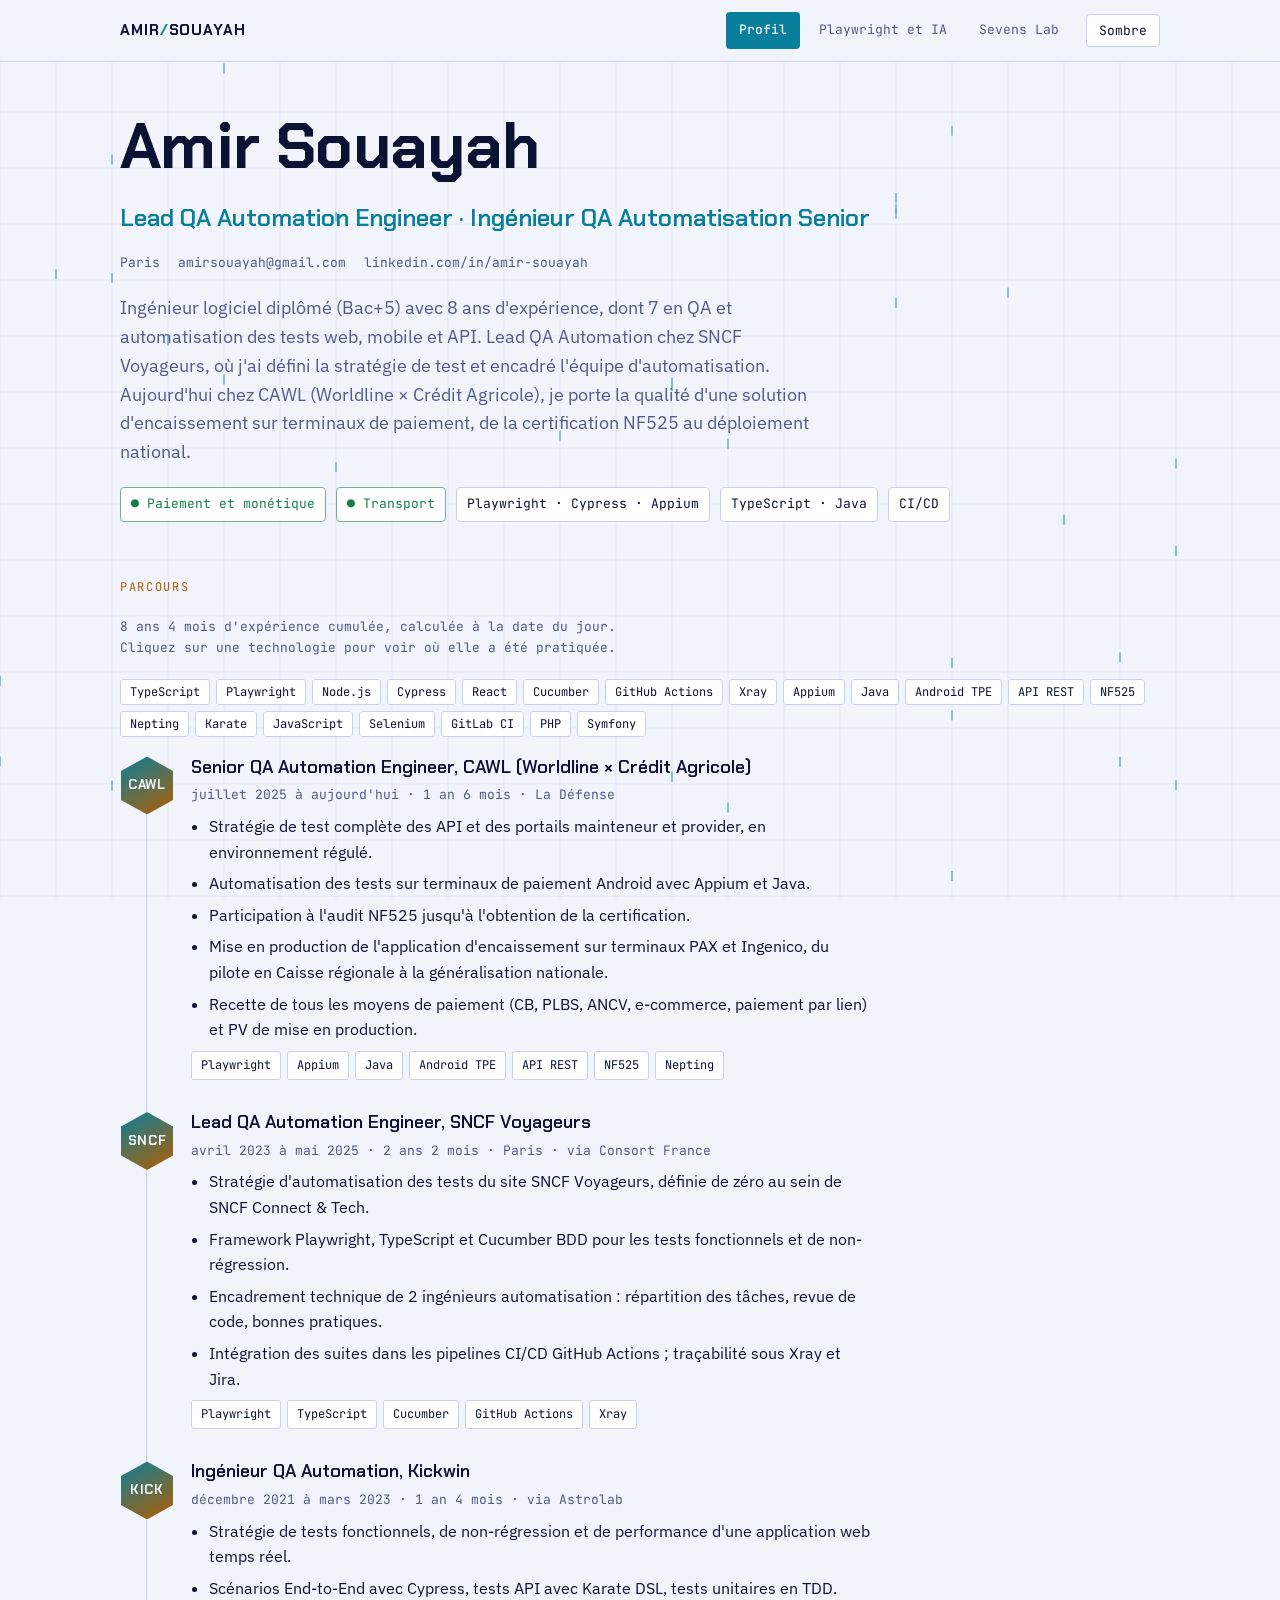
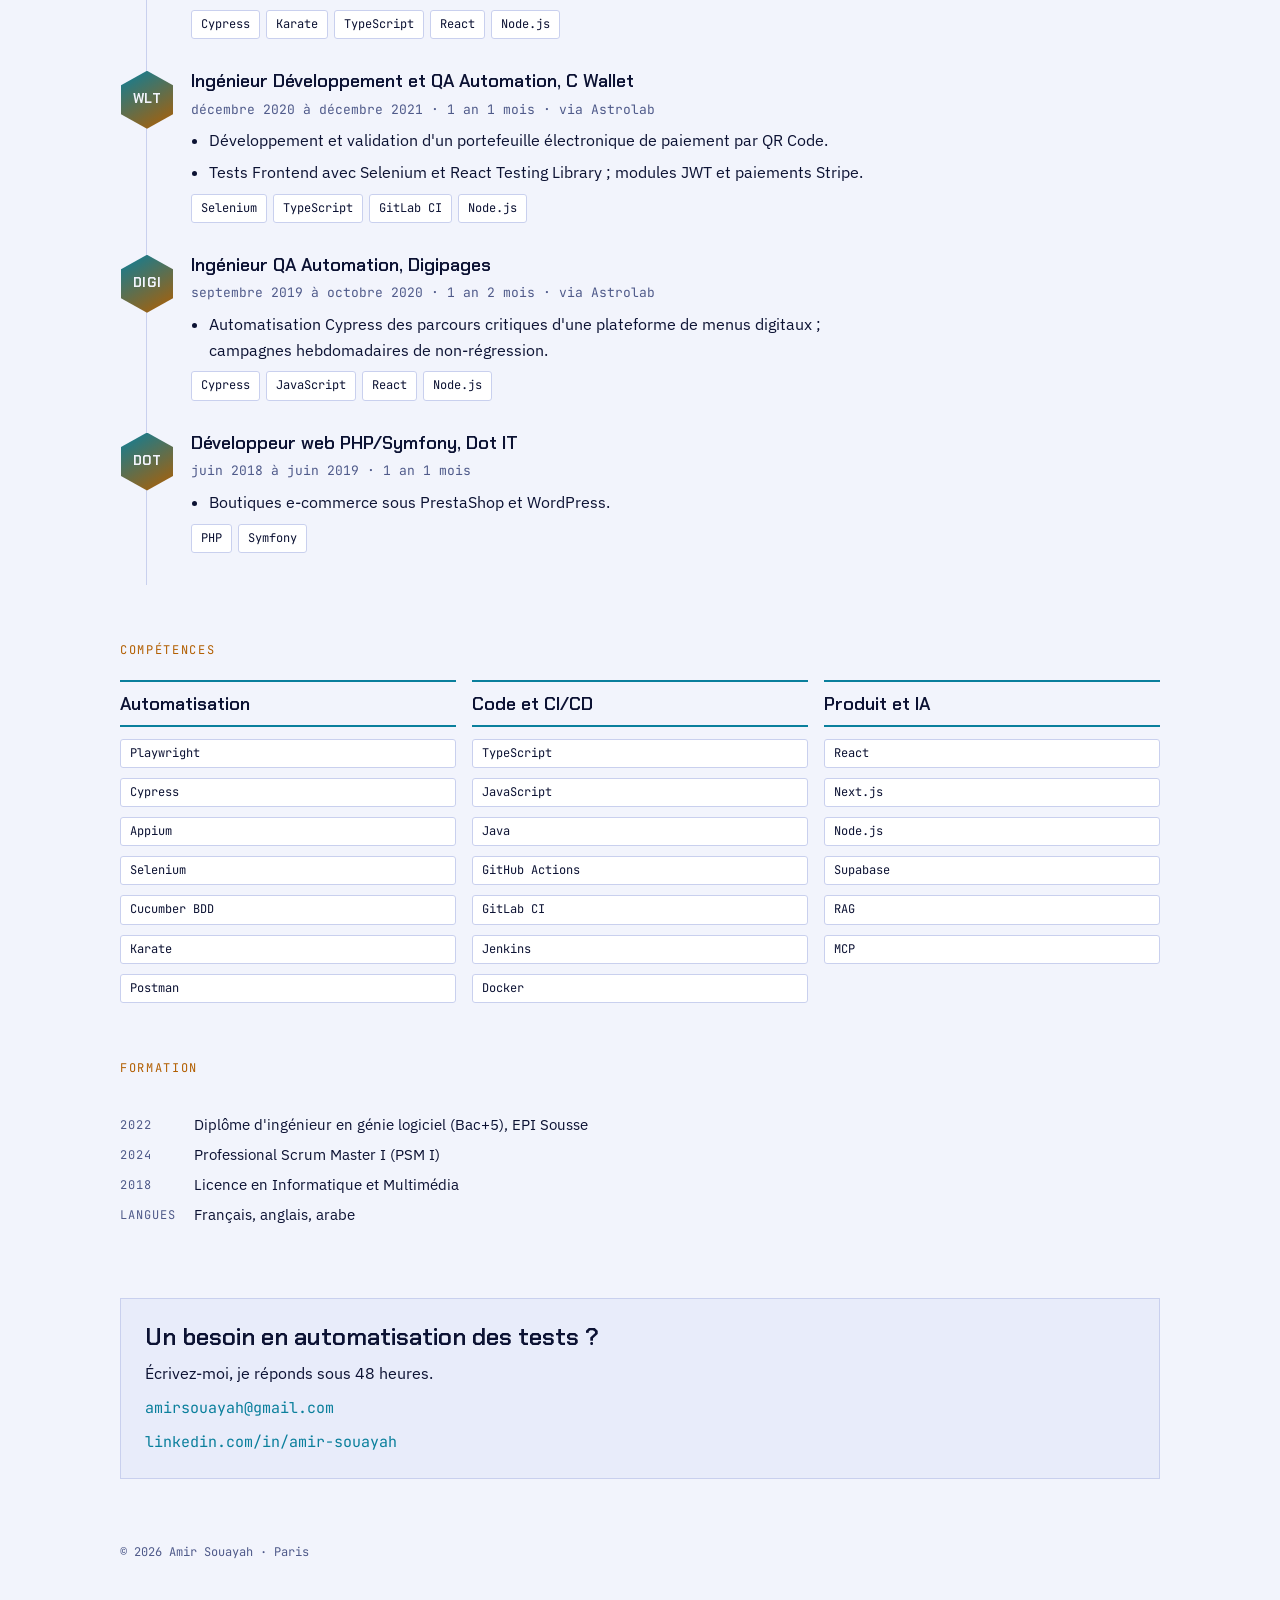
==== commit 92187135: "Ajoute la présentation Stratégie de test à la page Playwright et IA Quinze diapositives sobres, une " ====
--- a/index.html
+++ b/index.html
@@ -12,6 +12,7 @@
   color-scheme:dark;
   --bg:#070b1a; --panel:#0e1530; --panel2:#141d40; --line:#26315f;
   --fg:#e8ecff; --muted:#97a2d1; --accent:#5ee6ff; --accent2:#ffb347; --pass:#6df0a8;
+  --paper:#1b1a17; --ink:#efece4; --soft:#a8a397; --rule:#34322c;
   --display:"Chakra Petch","Trebuchet MS",sans-serif;
   --body:"IBM Plex Sans","Segoe UI",system-ui,sans-serif;
   --mono:"JetBrains Mono",ui-monospace,Menlo,monospace;
@@ -20,11 +21,13 @@
   color-scheme:light;
   --bg:#f2f4fc; --panel:#ffffff; --panel2:#e8ecfa; --line:#c9d0ee;
   --fg:#0c1233; --muted:#4f5a8a; --accent:#0a7f9c; --accent2:#b25e00; --pass:#11804a;
+  --paper:#faf8f3; --ink:#1d1c1a; --soft:#67635b; --rule:#e2ddd1;
 }}
 :root[data-theme="light"]{
   color-scheme:light;
   --bg:#f2f4fc; --panel:#ffffff; --panel2:#e8ecfa; --line:#c9d0ee;
   --fg:#0c1233; --muted:#4f5a8a; --accent:#0a7f9c; --accent2:#b25e00; --pass:#11804a;
+  --paper:#faf8f3; --ink:#1d1c1a; --soft:#67635b; --rule:#e2ddd1;
 }
 *{box-sizing:border-box}
 [hidden]{display:none!important}
@@ -96,6 +99,45 @@
 .contact code{font-family:var(--mono);font-size:15px;user-select:all;color:var(--accent)}
 footer{margin-top:64px;font-family:var(--mono);font-size:12px;color:var(--muted)}
 @media (max-width:520px){.job{gap:12px}.sigil{width:42px;height:48px;font-size:11px}.run{margin-left:21px}.job{margin-left:-21px}}
+
+/* Présentations : une feuille claire et sobre, une diapositive à la fois. */
+.deck{background:var(--paper);color:var(--ink);border:1px solid var(--rule);border-radius:10px;display:flex;flex-direction:column;min-width:0}
+.deck:focus-visible{outline:2px solid var(--accent2);outline-offset:3px}
+.slide{display:flex;flex-direction:column;gap:22px;padding:clamp(22px,5vw,56px);min-height:min(56vw,520px);min-width:0}
+.slide + .slide{border-top:1px solid var(--rule)}
+.slide .kicker{font-family:var(--mono);font-size:12px;letter-spacing:.1em;text-transform:uppercase;color:var(--soft)}
+.slide h3{font-family:var(--body);font-weight:600;font-size:clamp(22px,3.4vw,36px);line-height:1.15;letter-spacing:-.01em;color:var(--ink)}
+.slide p,.slide li{color:var(--ink);max-width:70ch}
+.slide .sub{color:var(--soft);font-size:17px}
+.slide ul,.slide ol{margin:0;padding-left:20px;display:flex;flex-direction:column;gap:8px}
+.slide.cover{justify-content:center;gap:16px}
+.slide.cover h3{font-size:clamp(30px,5.4vw,56px)}
+.spec{display:grid;grid-template-columns:max-content 1fr;gap:14px 28px;margin:0}
+.spec dt{font-family:var(--mono);font-size:12px;letter-spacing:.08em;text-transform:uppercase;color:var(--soft);padding-top:4px}
+.spec dd{margin:0;min-width:0}
+.pill{display:inline-block;font-family:var(--mono);font-size:13px;border:1px solid var(--rule);border-radius:999px;padding:3px 12px}
+.tw{overflow-x:auto}
+.slide table{border-collapse:collapse;width:100%;font-size:15px}
+.slide th{font-family:var(--mono);font-size:12px;letter-spacing:.08em;text-transform:uppercase;color:var(--soft);font-weight:400;text-align:left}
+.slide th,.slide td{padding:11px 14px 11px 0;border-bottom:1px solid var(--rule);vertical-align:top}
+.slide td strong{font-weight:600}
+.slide .toc{list-style:none;padding:0;gap:14px}
+.toc li{display:flex;gap:16px;align-items:baseline;font-size:19px}
+.toc span{font-family:var(--mono);font-size:13px;color:var(--accent)}
+.slide .flow{display:grid;grid-template-columns:repeat(auto-fit,minmax(170px,1fr));gap:12px;list-style:none;padding:0}
+.flow li{border:1px solid var(--rule);border-radius:8px;padding:16px;display:flex;flex-direction:column;gap:8px;max-width:none}
+.flow span{font-family:var(--mono);font-size:12px;color:var(--accent)}
+.quad{display:grid;grid-template-columns:repeat(auto-fit,minmax(210px,1fr));gap:18px 28px}
+.quad div{border-top:1px solid var(--rule);padding-top:12px;display:flex;flex-direction:column;gap:6px;min-width:0}
+.quad strong{font-weight:600}
+.quad span{color:var(--soft);font-size:15px}
+.deck-bar{display:flex;align-items:center;justify-content:space-between;gap:12px;padding:12px clamp(16px,3vw,24px);border-top:1px solid var(--rule)}
+.deck-bar button{font-family:var(--mono);font-size:13px;color:var(--ink);background:transparent;border:1px solid var(--rule);border-radius:6px;padding:8px 14px;cursor:pointer}
+.deck-bar button:hover:not(:disabled){border-color:var(--accent)}
+.deck-bar button:disabled{opacity:.4;cursor:default}
+.deck-bar button:focus-visible{outline:2px solid var(--accent2);outline-offset:2px}
+.deck-count{font-family:var(--mono);font-size:13px;color:var(--soft);font-variant-numeric:tabular-nums}
+@media (max-width:520px){.spec{grid-template-columns:1fr;gap:4px 0}.spec dd{margin-bottom:12px}}
 </style>
 
 </head>
@@ -180,6 +222,211 @@
   <div class="note">
     <h3>Projet détaillé</h3>
     <p>La présentation complète du projet (architecture, démonstration et code) sera publiée ici.</p>
+  </div>
+
+  <div class="block" id="p-strategie">
+    <div class="eyebrow">Stratégie de test</div>
+    <h2>La méthode que j'applique pour cadrer l'automatisation</h2>
+    <p>Quels tests, avec quels outils, et comment suivre leurs résultats. Les flèches du clavier font défiler les diapositives.</p>
+    <div class="deck" tabindex="0" aria-label="Présentation : stratégie de test">
+
+      <article class="slide cover">
+        <div class="kicker">Présentation</div>
+        <h3>Stratégie de test</h3>
+        <p class="sub">Cadrer l'automatisation des tests d'un site web grand public : le périmètre, les outils, le suivi et la méthode.</p>
+      </article>
+
+      <article class="slide">
+        <div class="kicker">Sommaire</div>
+        <h3>Quatre parties</h3>
+        <ol class="toc">
+          <li><span>1</span>Périmètre des tests</li>
+          <li><span>2</span>Outils d'automatisation</li>
+          <li><span>3</span>Gestion des tests automatisés</li>
+          <li><span>4</span>Perspectives et recommandations</li>
+        </ol>
+      </article>
+
+      <article class="slide">
+        <div class="kicker">1 · Périmètre des tests</div>
+        <h3>Trois niveaux d'importance</h3>
+        <div class="tw"><table>
+          <thead><tr><th>Niveau</th><th>Ce que cela signifie</th></tr></thead>
+          <tbody>
+            <tr><td><strong>Modéré</strong></td><td>Les tests ne sont pas essentiels. Ils couvrent des exigences peu importantes.</td></tr>
+            <tr><td><strong>Élevé</strong></td><td>Les tests doivent être réalisés pour détecter les anomalies qui mécontenteraient le client.</td></tr>
+            <tr><td><strong>Très élevé</strong></td><td>Les tests garantissent le bon fonctionnement du système. Les négliger peut faire échouer le projet.</td></tr>
+          </tbody>
+        </table></div>
+      </article>
+
+      <article class="slide">
+        <div class="kicker">1 · Périmètre des tests</div>
+        <h3>Tests fonctionnels</h3>
+        <dl class="spec">
+          <dt>Objectif</dt><dd>S'assurer que les fonctionnalités spécifiées sont bien présentes.</dd>
+          <dt>Importance</dt><dd><span class="pill">Très élevée</span></dd>
+          <dt>Stratégie</dt><dd><ul>
+            <li>Identifier les cas de test représentatifs à partir des spécifications et des cas d'utilisation.</li>
+            <li>Écrire le scénario de test avant de coder chaque cas d'utilisation.</li>
+            <li>Dérouler ce scénario une fois le code livré.</li>
+            <li>Faire tester les fonctionnalités par le client.</li>
+          </ul></dd>
+        </dl>
+      </article>
+
+      <article class="slide">
+        <div class="kicker">1 · Périmètre des tests</div>
+        <h3>Inspection de l'interface</h3>
+        <dl class="spec">
+          <dt>Objectif</dt><dd>Une interface de qualité, conforme aux standards.</dd>
+          <dt>Importance</dt><dd><span class="pill">Élevée</span></dd>
+          <dt>Stratégie</dt><dd><ul>
+            <li>Faire tester et valider l'interface par le client.</li>
+            <li>La comparer aux standards et aux autres outils de l'environnement.</li>
+            <li>Auditer l'accessibilité et le référencement avec Lighthouse, Axe ou Wave.</li>
+            <li>Simuler les parcours utilisateur avec un outil d'automatisation comme Playwright.</li>
+          </ul></dd>
+        </dl>
+      </article>
+
+      <article class="slide">
+        <div class="kicker">1 · Périmètre des tests</div>
+        <h3>Non-régression</h3>
+        <dl class="spec">
+          <dt>Objectif</dt><dd>Stabilité, qualité, fiabilité.</dd>
+          <dt>Importance</dt><dd><span class="pill">Très élevée</span></dd>
+          <dt>Stratégie</dt><dd><ul>
+            <li>Identifier les fonctionnalités les plus critiques et leurs cas de test.</li>
+            <li>Rejouer ces tests régulièrement, de façon automatisée dès que possible.</li>
+            <li>Ajouter un cas de test pour chaque problème trouvé, afin qu'il ne revienne pas.</li>
+          </ul></dd>
+        </dl>
+      </article>
+
+      <article class="slide">
+        <div class="kicker">1 · Périmètre des tests</div>
+        <h3>Tests unitaires</h3>
+        <dl class="spec">
+          <dt>Objectif</dt><dd>Vérifier que chaque unité de code, fonction ou méthode, produit le résultat attendu.</dd>
+          <dt>Importance</dt><dd><span class="pill">Très élevée</span></dd>
+          <dt>Stratégie</dt><dd><ul>
+            <li>Chaque classe de l'application a sa classe de test Jest.</li>
+            <li>Le développeur qui écrit une classe écrit son test dans la foulée.</li>
+            <li>Tous les tests rejoignent une suite exécutée en entier à chaque modification.</li>
+          </ul></dd>
+        </dl>
+      </article>
+
+      <article class="slide">
+        <div class="kicker">1 · Périmètre des tests</div>
+        <h3>Tests de performance</h3>
+        <dl class="spec">
+          <dt>Objectif</dt><dd>Vérifier les performances du produit.</dd>
+          <dt>Importance</dt><dd><span class="pill">Modérée</span></dd>
+          <dt>Stratégie</dt><dd><ul>
+            <li>Identifier ce qui peut dégrader les performances de l'application.</li>
+            <li>Décrire les tests qui répondent aux exigences de performance.</li>
+            <li>Les dérouler tout au long du développement.</li>
+            <li>Outils : Apache JMeter, LoadRunner, Gatling, Locust.</li>
+          </ul></dd>
+        </dl>
+      </article>
+
+      <article class="slide">
+        <div class="kicker">2 · Outils d'automatisation</div>
+        <h3>Cypress ou Playwright</h3>
+        <div class="tw"><table>
+          <thead><tr><th>Critère</th><th>Cypress</th><th>Playwright</th></tr></thead>
+          <tbody>
+            <tr><td><strong>Plusieurs navigateurs</strong></td><td>Oui</td><td>Oui</td></tr>
+            <tr><td><strong>Vitesse</strong></td><td>Rapide</td><td>Très rapide</td></tr>
+            <tr><td><strong>Débogage</strong></td><td>Facile</td><td>Facile</td></tr>
+            <tr><td><strong>API</strong></td><td>Simple</td><td>Plus complète</td></tr>
+            <tr><td><strong>Documentation</strong></td><td>Bonne</td><td>Excellente</td></tr>
+          </tbody>
+        </table></div>
+        <p class="sub">Playwright est le plus flexible : une seule installation et une même API pour piloter Chromium, Firefox et WebKit.</p>
+      </article>
+
+      <article class="slide">
+        <div class="kicker">2 · Outils d'automatisation</div>
+        <h3>Pourquoi Playwright</h3>
+        <div class="quad">
+          <div><strong>Tous les navigateurs</strong><span>Chromium, WebKit et Firefox, les trois moteurs de rendu modernes.</span></div>
+          <div><strong>Toutes les plateformes</strong><span>Windows, Linux et macOS, en local ou en intégration continue, avec ou sans interface.</span></div>
+          <div><strong>Plusieurs langages</strong><span>TypeScript, JavaScript, Python, .NET et Java.</span></div>
+          <div><strong>Web mobile</strong><span>Émulation de Chrome pour Android et de Safari mobile, avec le même moteur qu'en production.</span></div>
+        </div>
+      </article>
+
+      <article class="slide">
+        <div class="kicker">3 · Gestion des tests automatisés</div>
+        <h3>Un seul suivi pour les tests manuels et automatisés</h3>
+        <p>Il faut voir les résultats de tous les tests, quelle que soit la façon dont ils sont exécutés, et connaître à tout moment la couverture des exigences. Chaque test est donc lié à une exigence, et la chaîne d'intégration continue remonte ses résultats. Xray le permet dans Jira :</p>
+        <ol class="flow">
+          <li><span>1</span>Créer les tests dans Jira</li>
+          <li><span>2</span>Écrire le code de test automatisé</li>
+          <li><span>3</span>Exécuter les tests dans l'environnement CI</li>
+          <li><span>4</span>Rapporter les résultats sur les tests dans Jira</li>
+        </ol>
+      </article>
+
+      <article class="slide">
+        <div class="kicker">3 · Gestion des tests automatisés</div>
+        <h3>Le rôle de chaque outil</h3>
+        <div class="tw"><table>
+          <thead><tr><th>Outil</th><th>Ce qu'il fait</th></tr></thead>
+          <tbody>
+            <tr><td><strong>Jira</strong></td><td>Gère les exigences et les versions.</td></tr>
+            <tr><td><strong>Xray</strong></td><td>Gère les tests, les relie aux exigences, exécute les tests manuels, stocke les résultats et mesure la couverture.</td></tr>
+            <tr><td><strong>Git</strong></td><td>Stocke le code du produit et le code des tests automatisés.</td></tr>
+            <tr><td><strong>Outil CI</strong></td><td>Lance les builds et les tests automatisés, à intervalle régulier ou à chaque validation de code, et conserve les journaux d'exécution.</td></tr>
+          </tbody>
+        </table></div>
+      </article>
+
+      <article class="slide">
+        <div class="kicker">4 · Perspectives et recommandations</div>
+        <h3>Passer au BDD</h3>
+        <p>Le BDD (Behavior Driven Development) part du comportement attendu de l'application, et non de ses fonctionnalités prises une à une.</p>
+        <div class="quad">
+          <div><strong>Gherkin</strong><span>Le langage qui décrit les scénarios en phrases lisibles par tous.</span></div>
+          <div><strong>Cucumber</strong><span>L'outil qui relie chaque phrase du scénario à un test automatisé.</span></div>
+          <div><strong>Playwright</strong><span>L'outil qui exécute ces tests dans les différents navigateurs.</span></div>
+        </div>
+      </article>
+
+      <article class="slide">
+        <div class="kicker">4 · Perspectives et recommandations</div>
+        <h3>Du besoin à la livraison en sept étapes</h3>
+        <ol>
+          <li>Le métier exprime son besoin.</li>
+          <li>Le Product Owner décrit les comportements attendus.</li>
+          <li>Le QA rédige les scénarios de test qui valident ces comportements.</li>
+          <li>Le développeur écrit le code qui répond aux scénarios.</li>
+          <li>Le développeur ajuste le code jusqu'à ce que les scénarios passent.</li>
+          <li>Le QA vérifie que les scénarios passent.</li>
+          <li>La fonctionnalité peut être livrée.</li>
+        </ol>
+      </article>
+
+      <article class="slide">
+        <div class="kicker">4 · Perspectives et recommandations</div>
+        <h3>Ce que le BDD apporte</h3>
+        <div class="quad">
+          <div><strong>Une meilleure communication</strong><span>Métier, Product Owner, QA et développeurs lisent les mêmes scénarios.</span></div>
+          <div><strong>Un développement guidé par l'usage</strong><span>Le code répond au comportement attendu par l'utilisateur.</span></div>
+          <div><strong>Une documentation toujours à jour</strong><span>Les scénarios décrivent ce que fait l'application, et ils sont exécutés.</span></div>
+        </div>
+      </article>
+
+      <div class="deck-bar" hidden>
+        <button type="button" data-prev>Précédent</button>
+        <span class="deck-count" aria-live="polite"></span>
+        <button type="button" data-next>Suivant</button>
+      </div>
+    </div>
   </div>
 </section>
 
@@ -255,6 +502,16 @@
     if(el) el.scrollIntoView(); else window.scrollTo(0,0);
   }
   window.addEventListener('hashchange',show); show();
+
+  // Présentations : une diapositive à la fois, boutons et flèches du clavier.
+  [].forEach.call(document.querySelectorAll('.deck'),function(d){
+    var sl=[].slice.call(d.querySelectorAll('.slide')),i=0,bar=d.querySelector('.deck-bar');
+    var c=bar.querySelector('.deck-count'),p=bar.querySelector('[data-prev]'),n=bar.querySelector('[data-next]');
+    function go(k){i=Math.max(0,Math.min(sl.length-1,k));sl.forEach(function(x,j){x.hidden=j!==i;});c.textContent=(i+1)+' / '+sl.length;p.disabled=i===0;n.disabled=i===sl.length-1;}
+    p.addEventListener('click',function(){go(i-1);});n.addEventListener('click',function(){go(i+1);});
+    d.addEventListener('keydown',function(e){if(e.key==='ArrowRight'){go(i+1);e.preventDefault();}if(e.key==='ArrowLeft'){go(i-1);e.preventDefault();}});
+    bar.hidden=false;go(0);
+  });
 
   // Thème : suit le système par défaut, le bouton force clair ou sombre et s'en souvient.
   var root=document.documentElement, tb=document.getElementById('theme');
